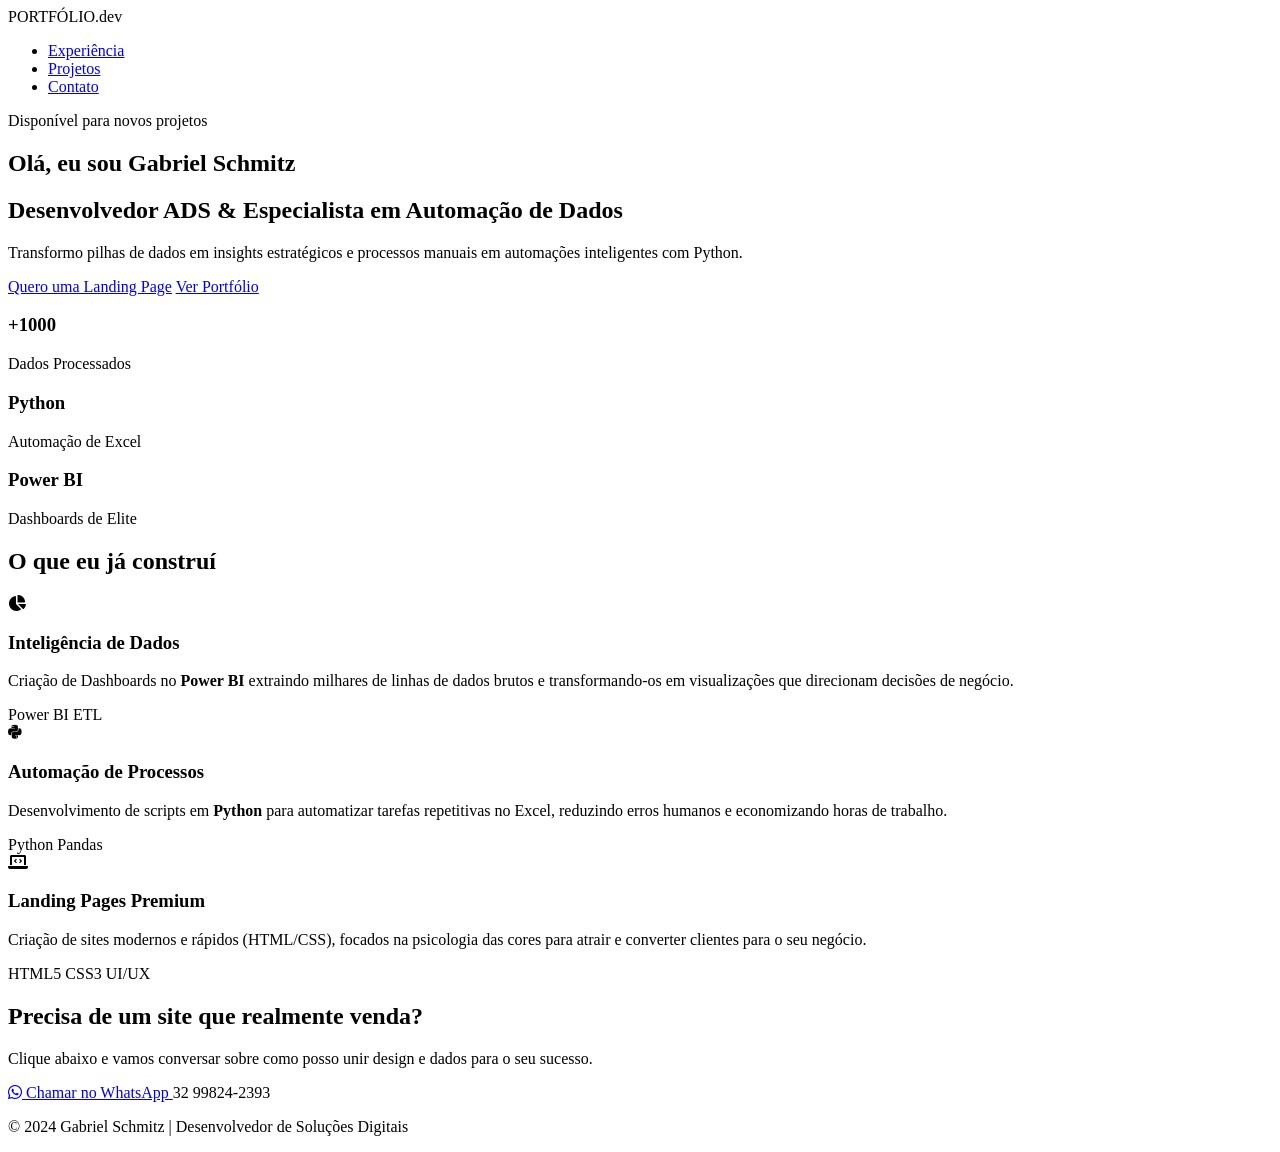
==== index.html @ 63d177cf "Rename LandingPage/index.html to index.html" ====
<!DOCTYPE html>
<html lang="pt-br">
<head>
    <meta charset="UTF-8">
    <meta name="viewport" content="width=device-width, initial-scale=1.0">
    <title>Gabriel Schmitz | Dev & Data Expert</title>
    <link rel="stylesheet" href="style.css">
    <link href="https://fonts.googleapis.com/css2?family=Inter:wght@300;400;600;800&display=swap" rel="stylesheet">
    <link rel="stylesheet" href="https://cdnjs.cloudflare.com/ajax/libs/font-awesome/6.0.0/css/all.min.css">
</head>
<body>

    <header>
        <nav>
            <div class="logo">PORTFÓLIO<span>.dev</span></div>
            <ul>
                <li><a href="#experiencia">Experiência</a></li>
                <li><a href="#portfolio">Projetos</a></li>
                <li><a href="https://wa.me/5532998242393" class="btn-nav">Contato</a></li>
            </ul>
        </nav>
    </header>

    <section class="hero">
        <div class="hero-bg-3d">
            <div class="cube cube-1"></div>
            <div class="cube cube-2"></div>
            <div class="sphere sphere-1"></div>
            <div class="ring ring-1"></div>
        </div>
        <div class="hero-content">
            <span class="tag">Disponível para novos projetos</span>
            <h1>Olá, eu sou <span class="name-highlight">Gabriel Schmitz</span></h1>
            <h2>Desenvolvedor ADS & Especialista em Automação de Dados</h2>
            <p>Transformo pilhas de dados em insights estratégicos e processos manuais em automações inteligentes com Python.</p>
            <div class="hero-btns">
                <a href="https://wa.me/5532998242393" class="btn-main">Quero uma Landing Page</a>
                <a href="#portfolio" class="btn-sub">Ver Portfólio</a>
            </div>
        </div>
    </section>

    <section id="experiencia" class="stats">
        <div class="stat-item">
            <h3>+1000</h3>
            <p>Dados Processados</p>
        </div>
        <div class="stat-item">
            <h3>Python</h3>
            <p>Automação de Excel</p>
        </div>
        <div class="stat-item">
            <h3>Power BI</h3>
            <p>Dashboards de Elite</p>
        </div>
    </section>

    <section id="portfolio" class="portfolio">
        <div class="portfolio-bg-3d">
            <div class="floating-shape shape-1"></div>
            <div class="floating-shape shape-2"></div>
            <div class="floating-shape shape-3"></div>
        </div>
        <h2 class="section-title">O que eu já construí</h2>
        
        <div class="project-grid">
            <div class="project-card">
                <div class="project-icon"><i class="fas fa-chart-pie"></i></div>
                <h3>Inteligência de Dados</h3>
                <p>Criação de Dashboards no <strong>Power BI</strong> extraindo milhares de linhas de dados brutos e transformando-os em visualizações que direcionam decisões de negócio.</p>
                <span class="tech-tag">Power BI</span> <span class="tech-tag">ETL</span>
            </div>

            <div class="project-card">
                <div class="project-icon"><i class="fab fa-python"></i></div>
                <h3>Automação de Processos</h3>
                <p>Desenvolvimento de scripts em <strong>Python</strong> para automatizar tarefas repetitivas no Excel, reduzindo erros humanos e economizando horas de trabalho.</p>
                <span class="tech-tag">Python</span> <span class="tech-tag">Pandas</span>
            </div>

            <div class="project-card highlight-card">
                <div class="project-icon"><i class="fas fa-laptop-code"></i></div>
                <h3>Landing Pages Premium</h3>
                <p>Criação de sites modernos e rápidos (HTML/CSS), focados na psicologia das cores para atrair e converter clientes para o seu negócio.</p>
                <span class="tech-tag">HTML5</span> <span class="tech-tag">CSS3</span> <span class="tech-tag">UI/UX</span>
            </div>
        </div>
    </section>

    <section class="cta-section">
        <div class="cta-bg-3d">
            <div class="glow-orb orb-1"></div>
            <div class="glow-orb orb-2"></div>
        </div>
        <div class="cta-box">
            <h2>Precisa de um site que realmente venda?</h2>
            <p>Clique abaixo e vamos conversar sobre como posso unir design e dados para o seu sucesso.</p>
            <a href="https://wa.me/5532998242393" class="btn-final">
                <i class="fab fa-whatsapp"></i> Chamar no WhatsApp
            </a>
            <span class="phone-display">32 99824-2393</span>
        </div>
    </section>

    <footer>
        <p>&copy; 2024 Gabriel Schmitz | Desenvolvedor de Soluções Digitais</p>
    </footer>

    <script>
        // Mouse interaction for 3D elements
        let mouseX = 0, mouseY = 0;
        const elements3D = [];
        
        document.addEventListener('DOMContentLoaded', () => {
            document.querySelectorAll('.cube, .sphere, .ring, .floating-shape, .glow-orb').forEach((el, i) => {
                elements3D.push({
                    el: el,
                    baseX: 0,
                    baseY: 0,
                    speed: 0.02 + (i * 0.008),
                    rotationSpeed: 0.01 + (i * 0.005)
                });
            });
        });
        
        document.addEventListener('mousemove', (e) => {
            mouseX = (e.clientX - window.innerWidth / 2) / window.innerWidth;
            mouseY = (e.clientY - window.innerHeight / 2) / window.innerHeight;
            
            elements3D.forEach((item, i) => {
                // Diferentes intensidades para diferentes seções
                const isPortfolio = item.el.closest('.portfolio-bg-3d');
                const intensity = isPortfolio ? 0.3 : 1; // Portfólio mais sutil
                
                const moveX = mouseX * 80 * item.speed * (i % 2 === 0 ? 1 : -1) * intensity;
                const moveY = mouseY * 60 * item.speed * (i % 2 === 0 ? -1 : 1) * intensity;
                const rotateX = mouseY * 30 * item.rotationSpeed * intensity;
                const rotateY = mouseX * 30 * item.rotationSpeed * intensity;
                
                item.el.style.transform = `translate(${moveX}px, ${moveY}px) rotateX(${rotateX}deg) rotateY(${rotateY}deg)`;
            });
        });
        
        // Scroll parallax combined with mouse
        document.addEventListener('scroll', () => {
            const scrollY = window.scrollY;
            
            // Hero 3D elements parallax
            document.querySelectorAll('.hero-bg-3d .cube, .hero-bg-3d .sphere, .hero-bg-3d .ring').forEach((el, i) => {
                const speed = 0.05 + (i * 0.02);
                const rotation = scrollY * speed * 0.5;
                const baseTransform = el.style.transform || '';
                el.style.setProperty('--scroll-y', `${scrollY * speed}px`);
            });
            
            // Portfolio floating shapes parallax (mais sutil)
            document.querySelectorAll('.portfolio-bg-3d .floating-shape').forEach((el, i) => {
                const rect = el.closest('.portfolio').getBoundingClientRect();
                const sectionScroll = -rect.top;
                const speed = 0.01 + (i * 0.005); // Reduzido para ser mais sutil
                el.style.setProperty('--scroll-y', `${sectionScroll * speed}px`);
            });
            
            // CTA glow orbs parallax
            document.querySelectorAll('.cta-bg-3d .glow-orb').forEach((el, i) => {
                const rect = el.closest('.cta-section').getBoundingClientRect();
                const sectionScroll = -rect.top;
                const speed = 0.02 + (i * 0.01);
                el.style.setProperty('--scroll-y', `${sectionScroll * speed}px`);
            });
        });
    </script>

</body>
</html>
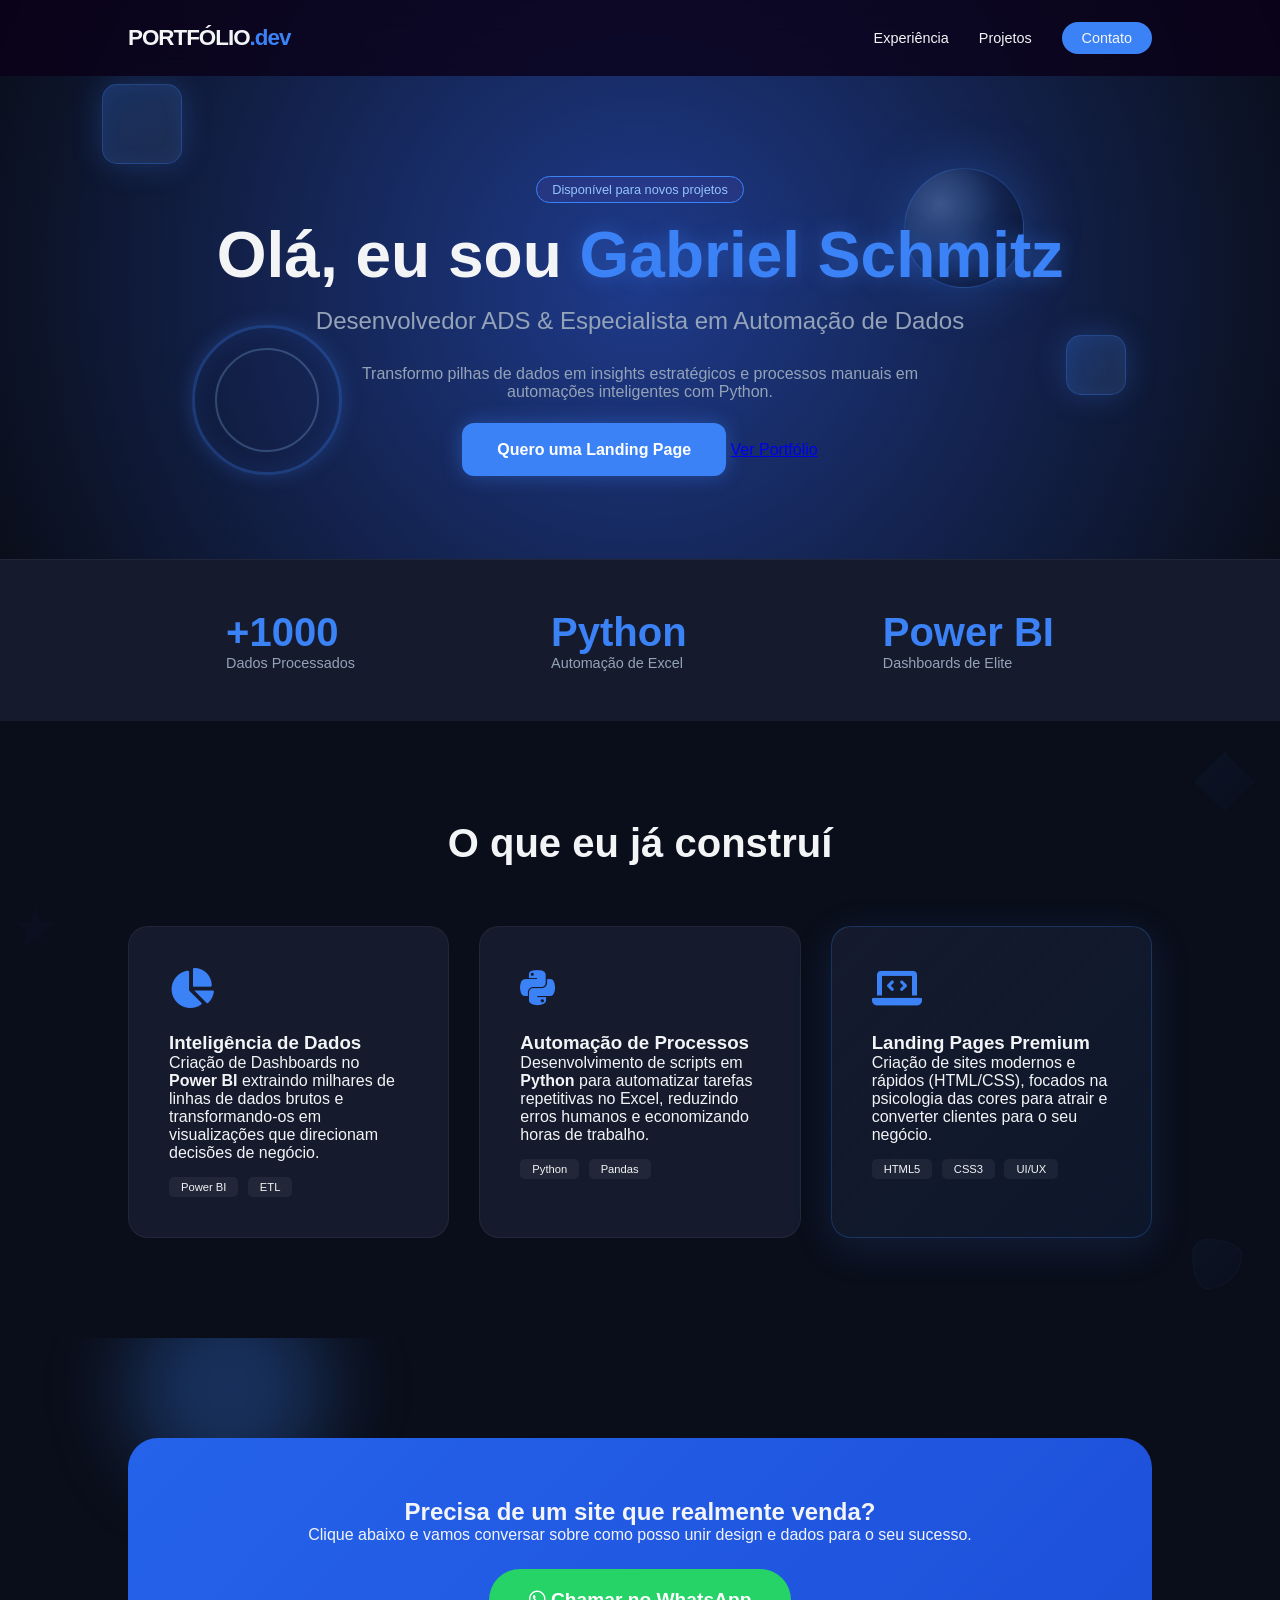
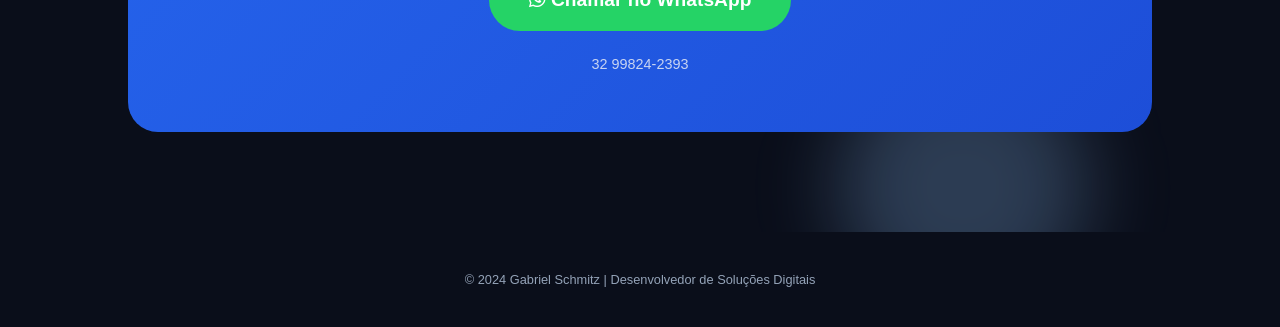
==== commit 83250dd0: "Mudando caminho" ====
--- a/index.html
+++ b/index.html
@@ -4,7 +4,7 @@
     <meta charset="UTF-8">
     <meta name="viewport" content="width=device-width, initial-scale=1.0">
     <title>Gabriel Schmitz | Dev & Data Expert</title>
-    <link rel="stylesheet" href="style.css">
+    <link rel="stylesheet" href="/style.css">
     <link href="https://fonts.googleapis.com/css2?family=Inter:wght@300;400;600;800&display=swap" rel="stylesheet">
     <link rel="stylesheet" href="https://cdnjs.cloudflare.com/ajax/libs/font-awesome/6.0.0/css/all.min.css">
 </head>
--- a/style.css
+++ b/style.css
@@ -0,0 +1,449 @@
+:root {
+    --bg-deep: #0a0e1a;
+    --bg-card: #151b2d;
+    --primary: #3b82f6;
+    --accent: #93c5fd;
+    --text-main: #f3f4f6;
+    --text-dim: #94a3b8;
+    --neon-glow: 0 0 20px rgba(59, 130, 246, 0.4);
+}
+
+* {
+    margin: 0; padding: 0; box-sizing: border-box;
+    font-family: 'Inter', sans-serif;
+}
+
+body {
+    background-color: var(--bg-deep);
+    color: var(--text-main);
+    overflow-x: hidden;
+}
+
+/* Header */
+header {
+    padding: 25px 10%;
+    position: fixed;
+    width: 100%;
+    z-index: 100;
+    background: rgba(10, 1, 24, 0.8);
+    backdrop-filter: blur(15px);
+}
+
+nav {
+    display: flex;
+    justify-content: space-between;
+    align-items: center;
+}
+
+.logo { font-weight: 800; font-size: 1.4rem; letter-spacing: -1px; }
+.logo span { color: var(--primary); }
+
+nav ul { display: flex; list-style: none; gap: 30px; align-items: center; }
+
+nav a { text-decoration: none; color: var(--text-main); font-weight: 500; font-size: 0.9rem; }
+
+.btn-nav {
+    background: var(--primary);
+    padding: 8px 20px;
+    border-radius: 50px;
+    transition: 0.3s;
+}
+
+/* Hero Section */
+.hero {
+    padding: 180px 10% 100px;
+    text-align: center;
+    background: radial-gradient(circle at 50% 50%, #1e3a8a 0%, #0a0e1a 100%);
+}
+
+.tag {
+    background: rgba(139, 92, 246, 0.1);
+    color: var(--accent);
+    padding: 5px 15px;
+    border-radius: 20px;
+    font-size: 0.8rem;
+    border: 1px solid var(--primary);
+}
+
+.hero h1 { font-size: 4rem; margin-top: 20px; font-weight: 800; }
+.name-highlight { color: var(--primary); text-shadow: var(--neon-glow); }
+
+.hero h2 { font-size: 1.5rem; color: var(--text-dim); margin: 15px 0 30px; font-weight: 400; }
+
+.hero p { max-width: 600px; margin: 0 auto 40px; color: var(--text-dim); }
+
+.btn-main {
+    background: var(--primary);
+    color: white;
+    padding: 18px 35px;
+    border-radius: 12px;
+    text-decoration: none;
+    font-weight: 700;
+    box-shadow: var(--neon-glow);
+}
+
+/* Stats Section */
+.stats {
+    display: flex;
+    justify-content: space-around;
+    padding: 50px 10%;
+    background: var(--bg-card);
+    border-top: 1px solid rgba(255,255,255,0.05);
+}
+
+.stat-item h3 { font-size: 2.5rem; color: var(--primary); }
+.stat-item p { color: var(--text-dim); font-size: 0.9rem; }
+
+/* Portfolio Section */
+.portfolio { padding: 100px 10%; }
+.section-title { text-align: center; margin-bottom: 60px; font-size: 2.5rem; position: relative; z-index: 10; }
+
+.project-grid {
+    display: grid;
+    grid-template-columns: repeat(auto-fit, minmax(300px, 1fr));
+    gap: 30px;
+    position: relative;
+    z-index: 10;
+}
+
+.project-card {
+    background: var(--bg-card);
+    padding: 40px;
+    border-radius: 20px;
+    border: 1px solid rgba(255,255,255,0.05);
+    transition: 0.4s;
+    position: relative;
+    z-index: 10;
+}
+
+.project-card:hover {
+    transform: translateY(-10px);
+    border-color: var(--primary);
+    box-shadow: 0 10px 30px rgba(59, 130, 246, 0.15);
+}
+
+.project-icon { font-size: 2.5rem; color: var(--primary); margin-bottom: 20px; }
+
+.tech-tag {
+    display: inline-block;
+    background: rgba(255,255,255,0.05);
+    padding: 4px 12px;
+    border-radius: 5px;
+    font-size: 0.7rem;
+    margin-top: 15px;
+    margin-right: 5px;
+}
+
+/* CTA Box */
+.cta-section { padding: 100px 10%; }
+.cta-box {
+    background: linear-gradient(135deg, #2563eb 0%, #1d4ed8 100%);
+    padding: 60px;
+    border-radius: 30px;
+    text-align: center;
+}
+
+.btn-final {
+    display: inline-block;
+    background: #25d366;
+    color: white;
+    padding: 20px 40px;
+    border-radius: 50px;
+    text-decoration: none;
+    font-weight: 800;
+    font-size: 1.2rem;
+    margin: 25px 0;
+}
+
+.phone-display { display: block; font-size: 0.9rem; opacity: 0.8; }
+
+footer { text-align: center; padding: 40px; color: var(--text-dim); font-size: 0.8rem; }
+
+/* 3D Background Effects */
+.hero, .portfolio, .cta-section {
+    position: relative;
+    overflow: hidden;
+}
+
+.hero-bg-3d, .portfolio-bg-3d, .cta-bg-3d {
+    position: absolute;
+    top: 0;
+    left: 0;
+    width: 100%;
+    height: 100%;
+    pointer-events: none;
+    perspective: 1000px;
+    z-index: 0;
+}
+
+.cube, .sphere, .ring, .floating-shape, .glow-orb {
+    pointer-events: auto;
+}
+
+.hero-content, .cta-box, .section-title, .project-grid {
+    position: relative;
+    z-index: 10;
+}
+
+/* 3D Cubes */
+.cube {
+    position: absolute;
+    width: 80px;
+    height: 80px;
+    background: linear-gradient(135deg, rgba(59, 130, 246, 0.25), rgba(147, 197, 253, 0.1));
+    border: 1px solid rgba(59, 130, 246, 0.3);
+    border-radius: 15px;
+    transform-style: preserve-3d;
+    animation: float-rotate 8s ease-in-out infinite;
+    box-shadow: 
+        0 0 30px rgba(59, 130, 246, 0.25),
+        inset 0 0 20px rgba(59, 130, 246, 0.1);
+    transition: transform 0.3s cubic-bezier(0.25, 0.46, 0.45, 0.94);
+    cursor: pointer;
+}
+
+.cube:hover {
+    transform: scale(1.2) rotateX(20deg) rotateY(20deg) !important;
+    box-shadow: 
+        0 0 50px rgba(59, 130, 246, 0.4),
+        inset 0 0 30px rgba(59, 130, 246, 0.15);
+}
+
+.cube-1 {
+    top: 15%;
+    left: 8%;
+    animation-delay: 0s;
+}
+
+.cube-2 {
+    top: 60%;
+    right: 12%;
+    width: 60px;
+    height: 60px;
+    animation-delay: -2s;
+}
+
+/* 3D Sphere */
+.sphere {
+    position: absolute;
+    width: 120px;
+    height: 120px;
+    border-radius: 50%;
+    background: radial-gradient(circle at 30% 30%, rgba(147, 197, 253, 0.3), rgba(59, 130, 246, 0.1) 50%, transparent);
+    border: 1px solid rgba(59, 130, 246, 0.25);
+    animation: float-sphere 10s ease-in-out infinite;
+    box-shadow: 
+        0 0 60px rgba(59, 130, 246, 0.3),
+        inset -20px -20px 40px rgba(0, 0, 0, 0.3);
+    transition: transform 0.3s cubic-bezier(0.25, 0.46, 0.45, 0.94), box-shadow 0.3s ease;
+    cursor: pointer;
+}
+
+.sphere:hover {
+    transform: scale(1.3) !important;
+    box-shadow: 
+        0 0 100px rgba(59, 130, 246, 0.5),
+        inset -20px -20px 60px rgba(0, 0, 0, 0.4);
+}
+
+.sphere-1 {
+    top: 30%;
+    right: 20%;
+    animation-delay: -1s;
+}
+
+/* 3D Ring */
+.ring {
+    position: absolute;
+    width: 150px;
+    height: 150px;
+    border: 3px solid rgba(59, 130, 246, 0.3);
+    border-radius: 50%;
+    animation: ring-spin 15s linear infinite;
+    box-shadow: 
+        0 0 20px rgba(59, 130, 246, 0.25),
+        inset 0 0 20px rgba(59, 130, 246, 0.1);
+    transition: transform 0.3s cubic-bezier(0.25, 0.46, 0.45, 0.94), box-shadow 0.3s ease;
+    cursor: pointer;
+}
+
+.ring:hover {
+    transform: scale(1.2) rotateX(70deg) !important;
+    box-shadow: 
+        0 0 50px rgba(59, 130, 246, 0.4),
+        inset 0 0 40px rgba(59, 130, 246, 0.2);
+}
+
+.ring::before {
+    content: '';
+    position: absolute;
+    top: 50%;
+    left: 50%;
+    transform: translate(-50%, -50%);
+    width: 100px;
+    height: 100px;
+    border: 2px solid rgba(147, 197, 253, 0.25);
+    border-radius: 50%;
+}
+
+.ring-1 {
+    bottom: 15%;
+    left: 15%;
+}
+
+/* Floating Shapes for Portfolio */
+.floating-shape {
+    position: absolute;
+    background: linear-gradient(135deg, rgba(59, 130, 246, 0.12), rgba(37, 99, 235, 0.06));
+    border: 1px solid rgba(59, 130, 246, 0.15);
+    animation: float-rotate 12s ease-in-out infinite;
+    transition: transform 0.4s cubic-bezier(0.25, 0.46, 0.45, 0.94), box-shadow 0.3s ease;
+    cursor: pointer;
+    z-index: 1;
+}
+
+.floating-shape:hover {
+    transform: scale(1.2) rotate(25deg) !important;
+    box-shadow: 0 0 30px rgba(59, 130, 246, 0.25);
+    opacity: 0.6;
+}
+
+.shape-1 {
+    top: 5%;
+    right: 2%;
+    width: 60px;
+    height: 60px;
+    clip-path: polygon(50% 0%, 100% 50%, 50% 100%, 0% 50%);
+    animation-delay: 0s;
+    opacity: 0.4;
+}
+
+.shape-2 {
+    top: 30%;
+    left: 1%;
+    width: 45px;
+    height: 45px;
+    clip-path: polygon(50% 0%, 61% 35%, 98% 35%, 68% 57%, 79% 91%, 50% 70%, 21% 91%, 32% 57%, 2% 35%, 39% 35%);
+    animation-delay: -3s;
+    opacity: 0.3;
+}
+
+.shape-3 {
+    bottom: 8%;
+    right: 3%;
+    width: 50px;
+    height: 50px;
+    border-radius: 30% 70% 70% 30% / 30% 30% 70% 70%;
+    animation-delay: -5s;
+    opacity: 0.35;
+}
+
+/* Glowing Orbs for CTA */
+.glow-orb {
+    position: absolute;
+    border-radius: 50%;
+    filter: blur(40px);
+    animation: pulse-glow 4s ease-in-out infinite;
+    transition: transform 0.5s ease, filter 0.3s ease;
+}
+
+.glow-orb:hover {
+    transform: scale(1.5) !important;
+    filter: blur(60px);
+}
+
+.orb-1 {
+    top: -50px;
+    left: 10%;
+    width: 200px;
+    height: 200px;
+    background: rgba(59, 130, 246, 0.3);
+    animation-delay: 0s;
+}
+
+.orb-2 {
+    bottom: -80px;
+    right: 15%;
+    width: 250px;
+    height: 250px;
+    background: rgba(147, 197, 253, 0.25);
+    animation-delay: -2s;
+}
+
+/* Animations */
+@keyframes float-rotate {
+    0%, 100% {
+        transform: translateY(0) rotateX(0deg) rotateY(0deg) rotateZ(0deg);
+    }
+    25% {
+        transform: translateY(-8px) rotateX(5deg) rotateY(8deg) rotateZ(3deg);
+    }
+    50% {
+        transform: translateY(-5px) rotateX(10deg) rotateY(15deg) rotateZ(5deg);
+    }
+    75% {
+        transform: translateY(-12px) rotateX(5deg) rotateY(8deg) rotateZ(3deg);
+    }
+}
+
+@keyframes float-sphere {
+    0%, 100% {
+        transform: translateY(0) scale(1);
+    }
+    50% {
+        transform: translateY(-30px) scale(1.05);
+    }
+}
+
+@keyframes ring-spin {
+    0% {
+        transform: rotateX(60deg) rotateZ(0deg);
+    }
+    100% {
+        transform: rotateX(60deg) rotateZ(360deg);
+    }
+}
+
+@keyframes pulse-glow {
+    0%, 100% {
+        opacity: 0.5;
+        transform: scale(1);
+    }
+    50% {
+        opacity: 0.8;
+        transform: scale(1.1);
+    }
+}
+
+/* Highlight card with extra 3D effect */
+.highlight-card {
+    background: linear-gradient(135deg, var(--bg-card), rgba(59, 130, 246, 0.08));
+    border: 1px solid rgba(59, 130, 246, 0.25);
+    box-shadow: 0 10px 40px rgba(59, 130, 246, 0.15);
+}
+
+.highlight-card:hover {
+    box-shadow: 0 20px 60px rgba(59, 130, 246, 0.25);
+}
+
+@media (max-width: 768px) {
+    .hero h1 { font-size: 2.5rem; }
+    .stats { flex-direction: column; gap: 30px; text-align: center; }
+    
+    .cube, .sphere, .ring {
+        opacity: 0.4;
+        transform: scale(0.7);
+    }
+    
+    /* Portfolio shapes quase invisíveis no mobile */
+    .portfolio-bg-3d .floating-shape {
+        opacity: 0.15;
+        transform: scale(0.5);
+        animation: none; /* Remove animação no mobile */
+    }
+    
+    .glow-orb {
+        width: 100px !important;
+        height: 100px !important;
+    }
+}
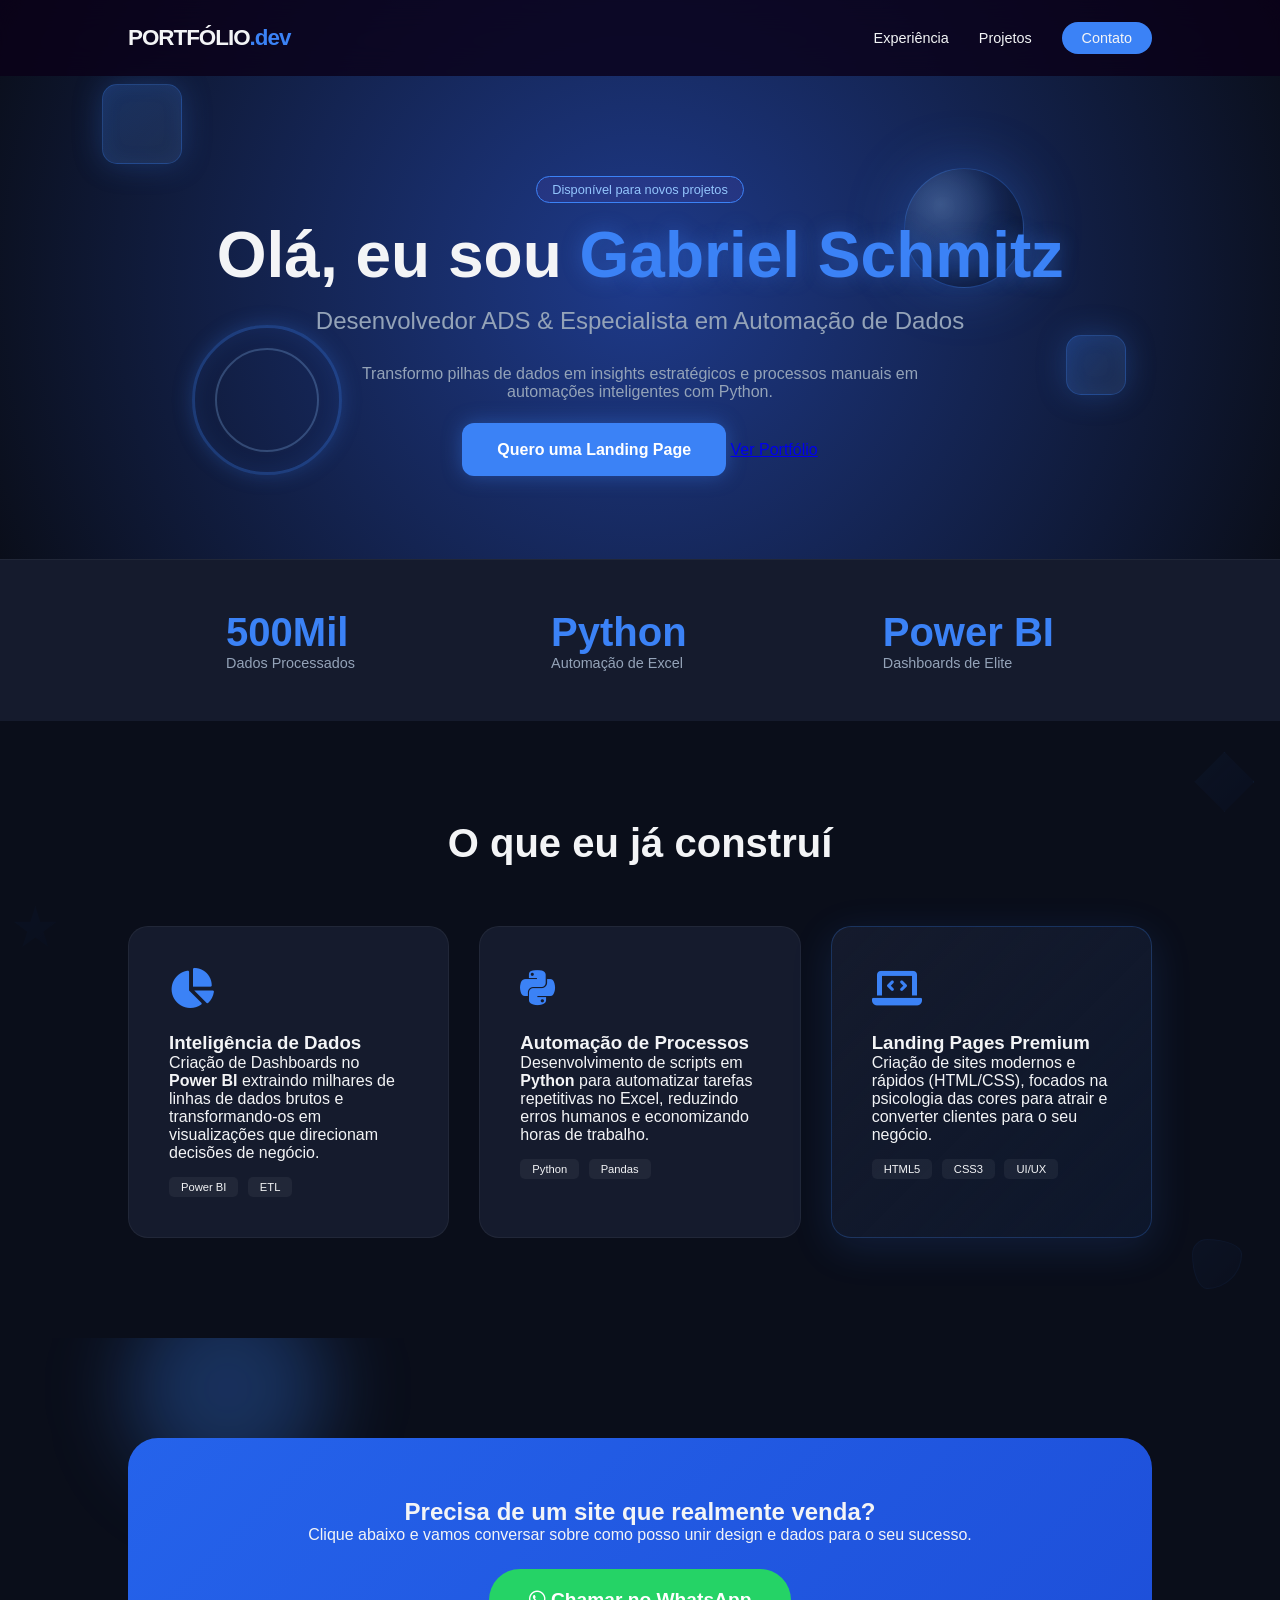
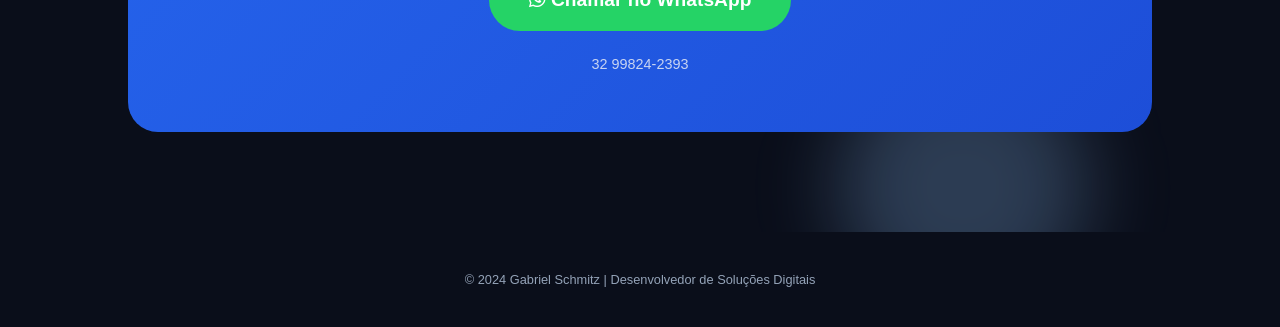
==== commit 2a87159d: "Arrumando h3" ====
--- a/index.html
+++ b/index.html
@@ -42,7 +42,7 @@
 
     <section id="experiencia" class="stats">
         <div class="stat-item">
-            <h3>+1000</h3>
+            <h3>500Mil</h3>
             <p>Dados Processados</p>
         </div>
         <div class="stat-item">
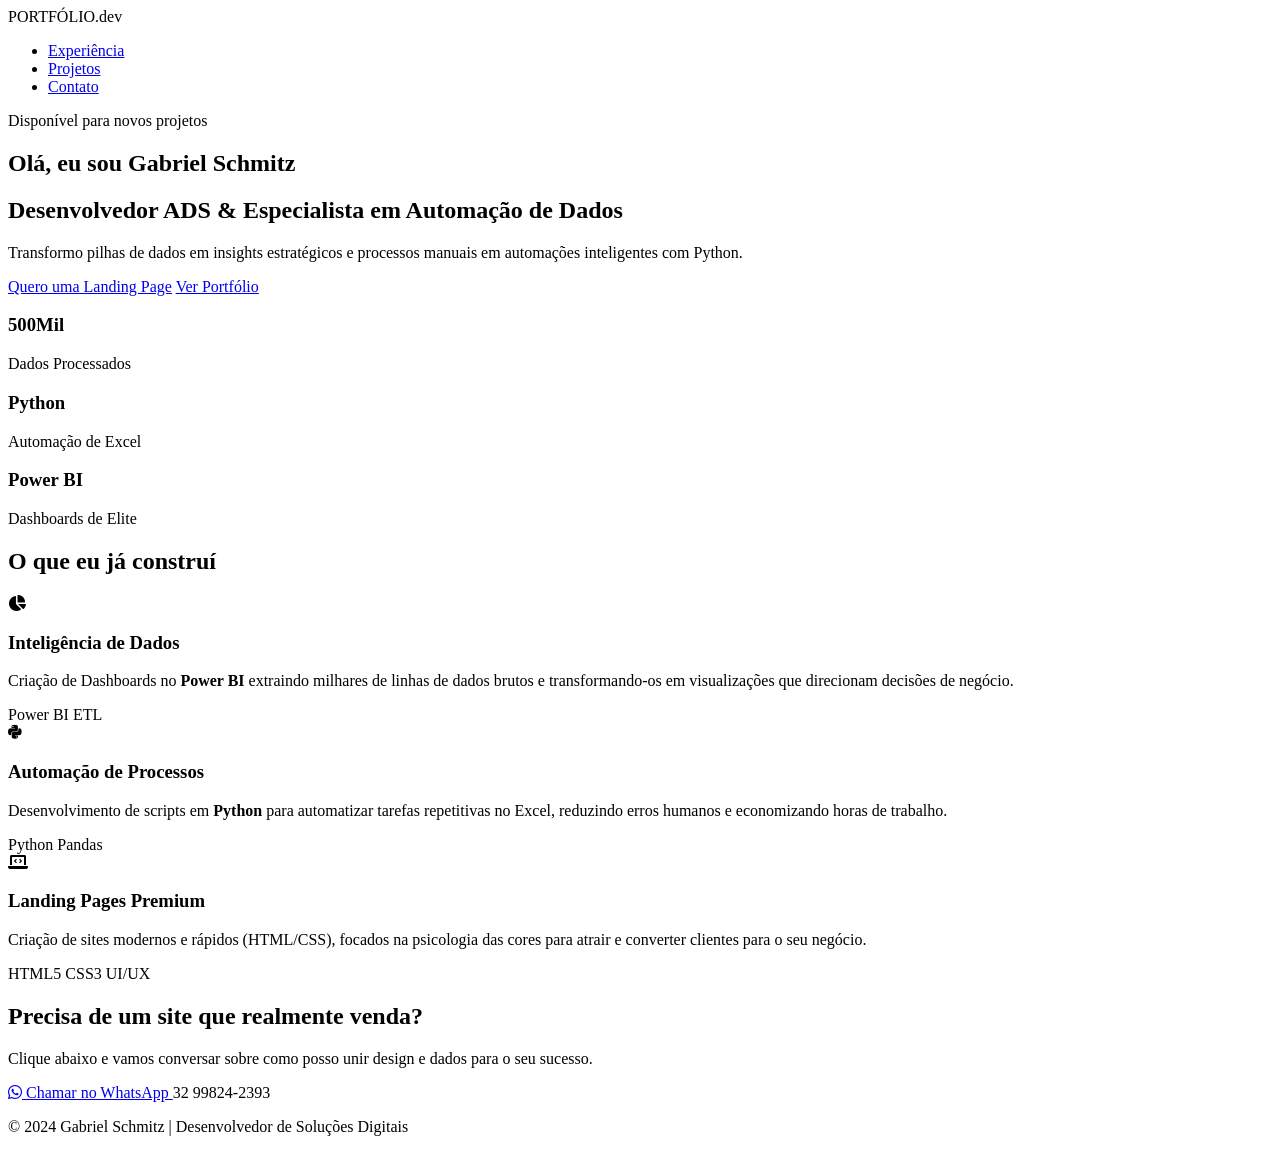
==== commit bb6e5d04: "Arrumando h3" ====
--- a/index.html
+++ b/index.html
@@ -4,7 +4,7 @@
     <meta charset="UTF-8">
     <meta name="viewport" content="width=device-width, initial-scale=1.0">
     <title>Gabriel Schmitz | Dev & Data Expert</title>
-    <link rel="stylesheet" href="/style.css">
+    <link rel="stylesheet" href="/LandingPage2/style.css">
     <link href="https://fonts.googleapis.com/css2?family=Inter:wght@300;400;600;800&display=swap" rel="stylesheet">
     <link rel="stylesheet" href="https://cdnjs.cloudflare.com/ajax/libs/font-awesome/6.0.0/css/all.min.css">
 </head>
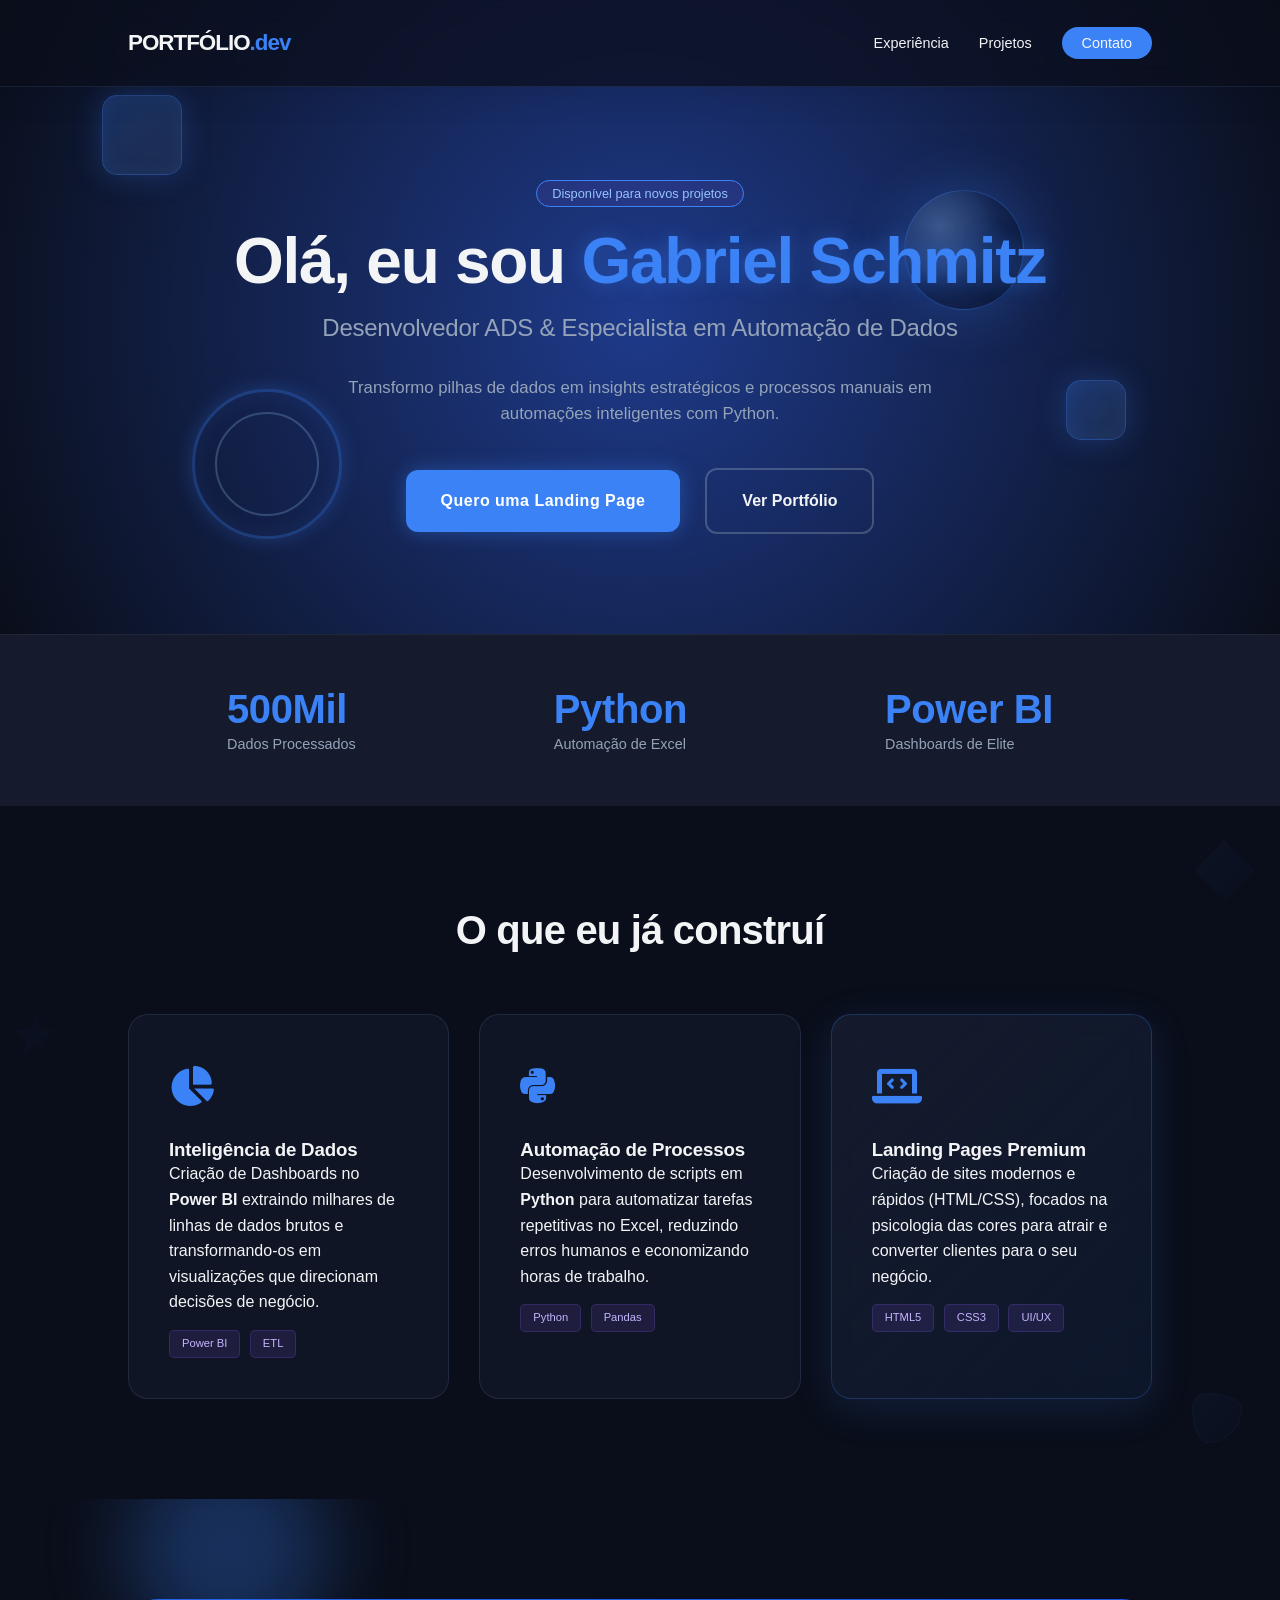
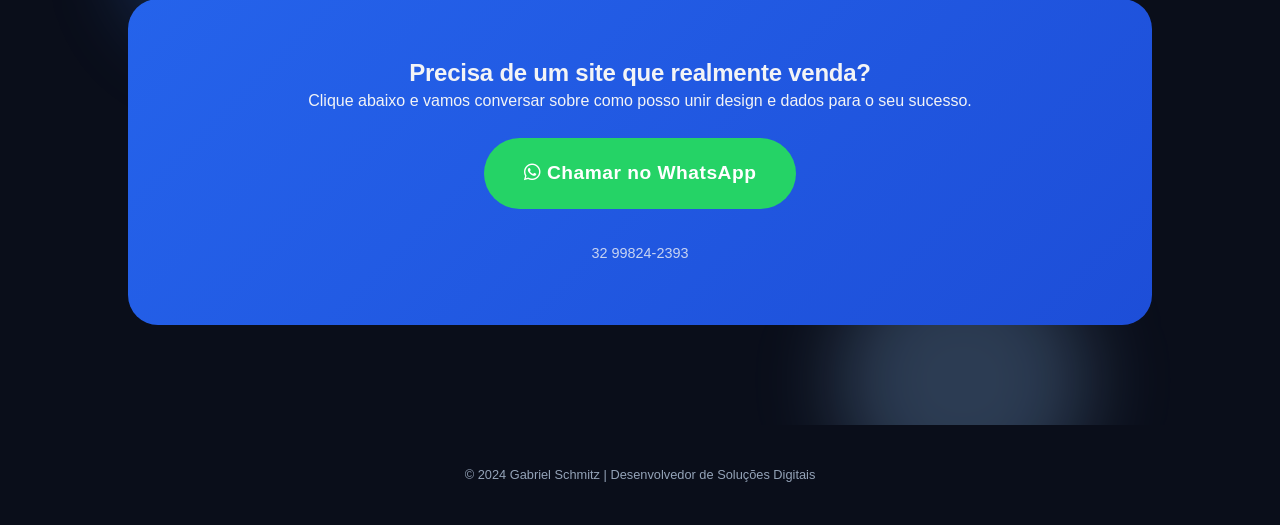
==== commit 3ff68fe4: "Arrumando h3" ====
--- a/index.html
+++ b/index.html
@@ -4,7 +4,7 @@
     <meta charset="UTF-8">
     <meta name="viewport" content="width=device-width, initial-scale=1.0">
     <title>Gabriel Schmitz | Dev & Data Expert</title>
-    <link rel="stylesheet" href="/LandingPage2/style.css">
+    <link rel="stylesheet" href="/style.css">
     <link href="https://fonts.googleapis.com/css2?family=Inter:wght@300;400;600;800&display=swap" rel="stylesheet">
     <link rel="stylesheet" href="https://cdnjs.cloudflare.com/ajax/libs/font-awesome/6.0.0/css/all.min.css">
 </head>
@@ -120,6 +120,44 @@
                     speed: 0.02 + (i * 0.008),
                     rotationSpeed: 0.01 + (i * 0.005)
                 });
+            });
+
+            // Spotlight effect para project cards
+            document.querySelectorAll('.project-card').forEach(card => {
+                card.addEventListener('mousemove', (e) => {
+                    const rect = card.getBoundingClientRect();
+                    const x = e.clientX - rect.left;
+                    const y = e.clientY - rect.top;
+                    const xPercent = (x / rect.width) * 100;
+                    const yPercent = (y / rect.height) * 100;
+                    
+                    card.style.setProperty('--spotlight-x', xPercent + '%');
+                    card.style.setProperty('--spotlight-y', yPercent + '%');
+                });
+
+                card.addEventListener('mouseleave', () => {
+                    card.style.setProperty('--spotlight-x', '50%');
+                    card.style.setProperty('--spotlight-y', '50%');
+                });
+            });
+
+            // Fade-in-up animation on scroll
+            const observerOptions = {
+                threshold: 0.1,
+                rootMargin: '0px 0px -100px 0px'
+            };
+
+            const observer = new IntersectionObserver((entries) => {
+                entries.forEach(entry => {
+                    if (entry.isIntersecting) {
+                        entry.target.classList.add('fade-in-on-scroll');
+                        observer.unobserve(entry.target);
+                    }
+                });
+            }, observerOptions);
+
+            document.querySelectorAll('.section-title, .project-card, .cta-box').forEach(el => {
+                observer.observe(el);
             });
         });
         
--- a/style.css
+++ b/style.css
@@ -0,0 +1,805 @@
+:root {
+    --bg-deep: #0a0e1a;
+    --bg-card: #151b2d;
+    --primary: #3b82f6;
+    --accent: #93c5fd;
+    --text-main: #f3f4f6;
+    --text-dim: #94a3b8;
+    --neon-glow: 0 0 20px rgba(59, 130, 246, 0.4);
+}
+
+* {
+    margin: 0; padding: 0; box-sizing: border-box;
+    font-family: 'Inter', sans-serif;
+}
+
+h1, h2, h3 {
+    letter-spacing: -0.01em;
+    line-height: 1.2;
+}
+
+body {
+    background-color: var(--bg-deep);
+    color: var(--text-main);
+    overflow-x: hidden;
+    line-height: 1.6;
+}
+
+/* Header */
+header {
+    padding: 25px 10%;
+    position: fixed;
+    width: 100%;
+    z-index: 100;
+    background: rgba(10, 14, 26, 0.7);
+    backdrop-filter: blur(12px);
+    border-bottom: 1px solid rgba(147, 197, 253, 0.1);
+    box-shadow: 0 8px 32px rgba(10, 14, 26, 0.1);
+}
+
+nav {
+    display: flex;
+    justify-content: space-between;
+    align-items: center;
+}
+
+.logo { font-weight: 800; font-size: 1.4rem; letter-spacing: -1px; }
+.logo span { color: var(--primary); }
+
+nav ul { display: flex; list-style: none; gap: 30px; align-items: center; }
+
+nav a { text-decoration: none; color: var(--text-main); font-weight: 500; font-size: 0.9rem; }
+
+.btn-nav {
+    background: var(--primary);
+    padding: 8px 20px;
+    border-radius: 50px;
+    transition: 0.3s;
+}
+
+/* Hero Section */
+.hero {
+    padding: 180px 10% 100px;
+    text-align: center;
+    background: radial-gradient(circle at 50% 50%, #1e3a8a 0%, #0a0e1a 100%);
+}
+
+.tag {
+    background: rgba(139, 92, 246, 0.1);
+    color: var(--accent);
+    padding: 5px 15px;
+    border-radius: 20px;
+    font-size: 0.8rem;
+    border: 1px solid var(--primary);
+}
+
+.hero h1 { 
+    font-size: 4rem; 
+    margin-top: 20px; 
+    font-weight: 800;
+    letter-spacing: -0.02em;
+    line-height: 1.1;
+}
+.name-highlight { color: var(--primary); text-shadow: var(--neon-glow); }
+
+.hero h2 { 
+    font-size: 1.5rem; 
+    color: var(--text-dim); 
+    margin: 15px 0 30px; 
+    font-weight: 400;
+    letter-spacing: -0.01em;
+    line-height: 1.4;
+}
+
+.hero p { 
+    max-width: 600px; 
+    margin: 0 auto 40px; 
+    color: var(--text-dim);
+    line-height: 1.6;
+    font-size: 1.05rem;
+}
+
+.btn-main {
+    background: var(--primary);
+    color: white;
+    padding: 18px 35px;
+    border-radius: 12px;
+    text-decoration: none;
+    font-weight: 700;
+    box-shadow: var(--neon-glow);
+    transition: all 0.4s cubic-bezier(0.25, 0.46, 0.45, 0.94);
+    position: relative;
+    overflow: hidden;
+    letter-spacing: 0.5px;
+}
+
+.btn-main::before {
+    content: '';
+    position: absolute;
+    top: 0;
+    left: -100%;
+    width: 100%;
+    height: 100%;
+    background: linear-gradient(90deg, transparent, rgba(255, 255, 255, 0.3), transparent);
+    transition: left 0.4s ease;
+}
+
+.btn-main:hover {
+    transform: translateY(-3px);
+    box-shadow: 0 0 40px rgba(59, 130, 246, 0.7), 0 10px 25px rgba(59, 130, 246, 0.3);
+}
+
+.btn-main:hover::before {
+    left: 100%;
+}
+
+.btn-sub {
+    background: transparent;
+    color: var(--text-main);
+    padding: 18px 35px;
+    border-radius: 12px;
+    text-decoration: none;
+    font-weight: 600;
+    border: 2px solid rgba(255, 255, 255, 0.2);
+    transition: all 0.4s cubic-bezier(0.25, 0.46, 0.45, 0.94);
+    margin-left: 15px;
+    position: relative;
+    overflow: hidden;
+}
+
+.btn-sub::before {
+    content: '';
+    position: absolute;
+    top: 0;
+    left: 0;
+    right: 0;
+    bottom: 0;
+    background: rgba(59, 130, 246, 0.1);
+    opacity: 0;
+    transition: opacity 0.4s ease;
+}
+
+.btn-sub:hover {
+    border-color: var(--primary);
+    color: var(--primary);
+    transform: translateY(-2px);
+    box-shadow: 0 5px 20px rgba(59, 130, 246, 0.15);
+}
+
+.btn-sub:hover::before {
+    opacity: 1;
+}
+
+.hero-btns {
+    display: flex;
+    align-items: center;
+    justify-content: center;
+    flex-wrap: wrap;
+    gap: 10px;
+}
+
+/* Stats Section */
+.stats {
+    display: flex;
+    justify-content: space-around;
+    padding: 50px 10%;
+    background: var(--bg-card);
+    border-top: 1px solid rgba(255,255,255,0.05);
+}
+
+.stat-item h3 { font-size: 2.5rem; color: var(--primary); }
+.stat-item p { color: var(--text-dim); font-size: 0.9rem; }
+
+/* Portfolio Section */
+.portfolio { padding: 100px 10%; }
+.section-title { 
+    text-align: center; 
+    margin-bottom: 60px; 
+    font-size: 2.5rem; 
+    position: relative; 
+    z-index: 10;
+    letter-spacing: -0.02em;
+    line-height: 1.2;
+    opacity: 0;
+    animation: fadeInUp 0.8s ease forwards;
+}
+
+.project-grid {
+    display: grid;
+    grid-template-columns: repeat(auto-fit, minmax(300px, 1fr));
+    gap: 30px;
+    position: relative;
+    z-index: 10;
+}
+
+.project-card {
+    background: rgba(21, 27, 45, 0.6);
+    backdrop-filter: blur(12px);
+    padding: 40px;
+    border-radius: 20px;
+    border: 1px solid rgba(147, 197, 253, 0.12);
+    transition: all 0.4s cubic-bezier(0.25, 0.46, 0.45, 0.94);
+    position: relative;
+    z-index: 10;
+    overflow: hidden;
+}
+
+.project-card:nth-child(1) {
+    animation-delay: 0s;
+}
+
+.project-card:nth-child(2) {
+    animation-delay: 0.2s;
+}
+
+.project-card:nth-child(3) {
+    animation-delay: 0.4s;
+}
+
+.project-card::before {
+    content: '';
+    position: absolute;
+    top: 0;
+    left: 0;
+    right: 0;
+    bottom: 0;
+    background: radial-gradient(circle at var(--spotlight-x, 50%) var(--spotlight-y, 50%), rgba(59, 130, 246, 0.15) 0%, transparent 50%);
+    opacity: 0;
+    transition: opacity 0.3s ease;
+    pointer-events: none;
+}
+
+.project-card:hover::before {
+    opacity: 1;
+}
+
+.project-card:hover {
+    transform: translateY(-10px);
+    border-color: rgba(147, 197, 253, 0.25);
+    box-shadow: 0 15px 50px rgba(59, 130, 246, 0.25), inset 0 0 20px rgba(59, 130, 246, 0.05);
+}
+
+.project-icon { font-size: 2.5rem; color: var(--primary); margin-bottom: 20px; }
+
+.tech-tag {
+    display: inline-block;
+    background: rgba(139, 92, 246, 0.12);
+    color: #c4b5fd;
+    padding: 4px 12px;
+    border-radius: 5px;
+    font-size: 0.7rem;
+    margin-top: 15px;
+    margin-right: 5px;
+    border: 1px solid rgba(139, 92, 246, 0.2);
+    transition: all 0.3s ease;
+    font-weight: 500;
+}
+
+.tech-tag:hover {
+    background: rgba(139, 92, 246, 0.2);
+    border-color: rgba(139, 92, 246, 0.4);
+    box-shadow: 0 0 12px rgba(139, 92, 246, 0.2);
+}
+
+/* CTA Box */
+.cta-section { padding: 100px 10%; }
+.cta-box {
+    background: linear-gradient(135deg, #2563eb 0%, #1d4ed8 100%);
+    padding: 60px;
+    border-radius: 30px;
+    text-align: center;
+    opacity: 0;
+    animation: fadeInUp 0.8s ease forwards 0.3s;
+}
+
+.cta-box h2 {
+    opacity: 0;
+    animation: fadeInUp 0.8s ease forwards 0.5s;
+}
+
+.cta-box p {
+    opacity: 0;
+    animation: fadeInUp 0.8s ease forwards 0.7s;
+}
+
+.btn-final {
+    display: inline-block;
+    background: #25d366;
+    color: white;
+    padding: 20px 40px;
+    border-radius: 50px;
+    text-decoration: none;
+    font-weight: 800;
+    font-size: 1.2rem;
+    margin: 25px 0;
+    transition: all 0.4s cubic-bezier(0.25, 0.46, 0.45, 0.94);
+    position: relative;
+    overflow: hidden;
+    letter-spacing: 0.5px;
+}
+
+.btn-final::before {
+    content: '';
+    position: absolute;
+    top: 0;
+    left: -100%;
+    width: 100%;
+    height: 100%;
+    background: linear-gradient(90deg, transparent, rgba(255, 255, 255, 0.3), transparent);
+    transition: left 0.4s ease;
+}
+
+.btn-final:hover {
+    transform: translateY(-3px);
+    box-shadow: 0 0 30px rgba(37, 211, 102, 0.5), 0 10px 20px rgba(37, 211, 102, 0.2);
+}
+
+.btn-final:hover::before {
+    left: 100%;
+}
+
+.phone-display { display: block; font-size: 0.9rem; opacity: 0.8; }
+
+footer { text-align: center; padding: 40px; color: var(--text-dim); font-size: 0.8rem; }
+
+/* 3D Background Effects */
+.hero, .portfolio, .cta-section {
+    position: relative;
+    overflow: hidden;
+}
+
+.hero-bg-3d, .portfolio-bg-3d, .cta-bg-3d {
+    position: absolute;
+    top: 0;
+    left: 0;
+    width: 100%;
+    height: 100%;
+    pointer-events: none;
+    perspective: 1000px;
+    z-index: 0;
+}
+
+.cube, .sphere, .ring, .floating-shape, .glow-orb {
+    pointer-events: auto;
+}
+
+.hero-content, .cta-box, .section-title, .project-grid {
+    position: relative;
+    z-index: 10;
+}
+
+/* 3D Cubes */
+.cube {
+    position: absolute;
+    width: 80px;
+    height: 80px;
+    background: linear-gradient(135deg, rgba(59, 130, 246, 0.25), rgba(147, 197, 253, 0.1));
+    border: 1px solid rgba(59, 130, 246, 0.3);
+    border-radius: 15px;
+    transform-style: preserve-3d;
+    animation: float-rotate 8s ease-in-out infinite;
+    box-shadow: 
+        0 0 30px rgba(59, 130, 246, 0.25),
+        inset 0 0 20px rgba(59, 130, 246, 0.1);
+    transition: transform 0.3s cubic-bezier(0.25, 0.46, 0.45, 0.94);
+    cursor: pointer;
+}
+
+.cube:hover {
+    transform: scale(1.2) rotateX(20deg) rotateY(20deg) !important;
+    box-shadow: 
+        0 0 50px rgba(59, 130, 246, 0.4),
+        inset 0 0 30px rgba(59, 130, 246, 0.15);
+}
+
+.cube-1 {
+    top: 15%;
+    left: 8%;
+    animation-delay: 0s;
+}
+
+.cube-2 {
+    top: 60%;
+    right: 12%;
+    width: 60px;
+    height: 60px;
+    animation-delay: -2s;
+}
+
+/* 3D Sphere */
+.sphere {
+    position: absolute;
+    width: 120px;
+    height: 120px;
+    border-radius: 50%;
+    background: radial-gradient(circle at 30% 30%, rgba(147, 197, 253, 0.3), rgba(59, 130, 246, 0.1) 50%, transparent);
+    border: 1px solid rgba(59, 130, 246, 0.25);
+    animation: float-sphere 10s ease-in-out infinite;
+    box-shadow: 
+        0 0 60px rgba(59, 130, 246, 0.3),
+        inset -20px -20px 40px rgba(0, 0, 0, 0.3);
+    transition: transform 0.3s cubic-bezier(0.25, 0.46, 0.45, 0.94), box-shadow 0.3s ease;
+    cursor: pointer;
+}
+
+.sphere:hover {
+    transform: scale(1.3) !important;
+    box-shadow: 
+        0 0 100px rgba(59, 130, 246, 0.5),
+        inset -20px -20px 60px rgba(0, 0, 0, 0.4);
+}
+
+.sphere-1 {
+    top: 30%;
+    right: 20%;
+    animation-delay: -1s;
+}
+
+/* 3D Ring */
+.ring {
+    position: absolute;
+    width: 150px;
+    height: 150px;
+    border: 3px solid rgba(59, 130, 246, 0.3);
+    border-radius: 50%;
+    animation: ring-spin 15s linear infinite;
+    box-shadow: 
+        0 0 20px rgba(59, 130, 246, 0.25),
+        inset 0 0 20px rgba(59, 130, 246, 0.1);
+    transition: transform 0.3s cubic-bezier(0.25, 0.46, 0.45, 0.94), box-shadow 0.3s ease;
+    cursor: pointer;
+}
+
+.ring:hover {
+    transform: scale(1.2) rotateX(70deg) !important;
+    box-shadow: 
+        0 0 50px rgba(59, 130, 246, 0.4),
+        inset 0 0 40px rgba(59, 130, 246, 0.2);
+}
+
+.ring::before {
+    content: '';
+    position: absolute;
+    top: 50%;
+    left: 50%;
+    transform: translate(-50%, -50%);
+    width: 100px;
+    height: 100px;
+    border: 2px solid rgba(147, 197, 253, 0.25);
+    border-radius: 50%;
+}
+
+.ring-1 {
+    bottom: 15%;
+    left: 15%;
+}
+
+/* Floating Shapes for Portfolio */
+.floating-shape {
+    position: absolute;
+    background: linear-gradient(135deg, rgba(59, 130, 246, 0.12), rgba(37, 99, 235, 0.06));
+    border: 1px solid rgba(59, 130, 246, 0.15);
+    animation: float-rotate 12s ease-in-out infinite;
+    transition: transform 0.4s cubic-bezier(0.25, 0.46, 0.45, 0.94), box-shadow 0.3s ease;
+    cursor: pointer;
+    z-index: 1;
+}
+
+.floating-shape:hover {
+    transform: scale(1.2) rotate(25deg) !important;
+    box-shadow: 0 0 30px rgba(59, 130, 246, 0.25);
+    opacity: 0.6;
+}
+
+.shape-1 {
+    top: 5%;
+    right: 2%;
+    width: 60px;
+    height: 60px;
+    clip-path: polygon(50% 0%, 100% 50%, 50% 100%, 0% 50%);
+    animation-delay: 0s;
+    opacity: 0.4;
+}
+
+.shape-2 {
+    top: 30%;
+    left: 1%;
+    width: 45px;
+    height: 45px;
+    clip-path: polygon(50% 0%, 61% 35%, 98% 35%, 68% 57%, 79% 91%, 50% 70%, 21% 91%, 32% 57%, 2% 35%, 39% 35%);
+    animation-delay: -3s;
+    opacity: 0.3;
+}
+
+.shape-3 {
+    bottom: 8%;
+    right: 3%;
+    width: 50px;
+    height: 50px;
+    border-radius: 30% 70% 70% 30% / 30% 30% 70% 70%;
+    animation-delay: -5s;
+    opacity: 0.35;
+}
+
+/* Glowing Orbs for CTA */
+.glow-orb {
+    position: absolute;
+    border-radius: 50%;
+    filter: blur(40px);
+    animation: pulse-glow 4s ease-in-out infinite;
+    transition: transform 0.5s ease, filter 0.3s ease;
+}
+
+.glow-orb:hover {
+    transform: scale(1.5) !important;
+    filter: blur(60px);
+}
+
+.orb-1 {
+    top: -50px;
+    left: 10%;
+    width: 200px;
+    height: 200px;
+    background: rgba(59, 130, 246, 0.3);
+    animation-delay: 0s;
+}
+
+.orb-2 {
+    bottom: -80px;
+    right: 15%;
+    width: 250px;
+    height: 250px;
+    background: rgba(147, 197, 253, 0.25);
+    animation-delay: -2s;
+}
+
+/* Animations */
+@keyframes fadeInUp {
+    from {
+        opacity: 0;
+        transform: translateY(30px);
+    }
+    to {
+        opacity: 1;
+        transform: translateY(0);
+    }
+}
+
+@keyframes fadeIn {
+    from {
+        opacity: 0;
+    }
+    to {
+        opacity: 1;
+    }
+}
+
+.fade-in-on-scroll {
+    opacity: 0;
+    animation: fadeInUp 0.8s ease forwards;
+}
+
+@keyframes float-rotate {
+    0%, 100% {
+        transform: translateY(0) rotateX(0deg) rotateY(0deg) rotateZ(0deg);
+    }
+    25% {
+        transform: translateY(-8px) rotateX(5deg) rotateY(8deg) rotateZ(3deg);
+    }
+    50% {
+        transform: translateY(-5px) rotateX(10deg) rotateY(15deg) rotateZ(5deg);
+    }
+    75% {
+        transform: translateY(-12px) rotateX(5deg) rotateY(8deg) rotateZ(3deg);
+    }
+}
+
+@keyframes float-sphere {
+    0%, 100% {
+        transform: translateY(0) scale(1);
+    }
+    50% {
+        transform: translateY(-30px) scale(1.05);
+    }
+}
+
+@keyframes ring-spin {
+    0% {
+        transform: rotateX(60deg) rotateZ(0deg);
+    }
+    100% {
+        transform: rotateX(60deg) rotateZ(360deg);
+    }
+}
+
+@keyframes pulse-glow {
+    0%, 100% {
+        opacity: 0.5;
+        transform: scale(1);
+    }
+    50% {
+        opacity: 0.8;
+        transform: scale(1.1);
+    }
+}
+
+/* Highlight card with extra 3D effect */
+.highlight-card {
+    background: linear-gradient(135deg, var(--bg-card), rgba(59, 130, 246, 0.08));
+    border: 1px solid rgba(59, 130, 246, 0.25);
+    box-shadow: 0 10px 40px rgba(59, 130, 246, 0.15);
+}
+
+.highlight-card:hover {
+    box-shadow: 0 20px 60px rgba(59, 130, 246, 0.25);
+}
+
+/* Responsividade Tablet */
+@media (max-width: 1024px) {
+    header { padding: 20px 5%; }
+    .hero { padding: 160px 5% 80px; }
+    .hero h1 { font-size: 3.5rem; }
+    .portfolio, .cta-section { padding: 80px 5%; }
+}
+
+/* Responsividade Mobile */
+@media (max-width: 768px) {
+    /* Header Mobile */
+    header { 
+        padding: 15px 5%; 
+        background: rgba(10, 14, 26, 0.95);
+    }
+    
+    nav ul { 
+        gap: 15px; 
+    }
+    
+    nav a { 
+        font-size: 0.8rem; 
+    }
+    
+    .btn-nav {
+        padding: 6px 15px;
+        font-size: 0.8rem;
+    }
+    
+    /* Hero Mobile */
+    .hero { 
+        padding: 120px 5% 60px; 
+        text-align: center;
+    }
+    
+    .hero h1 { 
+        font-size: 2.2rem; 
+        line-height: 1.2;
+        margin-top: 15px;
+    }
+    
+    .hero h2 { 
+        font-size: 1.1rem; 
+        margin: 10px 0 20px;
+    }
+    
+    .hero p { 
+        font-size: 0.9rem;
+        margin: 0 auto 30px;
+        padding: 0 10px;
+    }
+    
+    /* Botões Hero Mobile */
+    .hero-btns {
+        display: flex;
+        flex-direction: column;
+        gap: 15px;
+        align-items: center;
+    }
+    
+    .btn-main, .btn-sub {
+        padding: 15px 25px;
+        font-size: 0.9rem;
+        width: 100%;
+        max-width: 280px;
+        text-align: center;
+    }
+    
+    /* Stats Mobile */
+    .stats { 
+        flex-direction: column; 
+        gap: 25px; 
+        text-align: center;
+        padding: 40px 5%;
+    }
+    
+    .stat-item h3 { 
+        font-size: 2rem; 
+    }
+    
+    /* Portfolio Mobile */
+    .portfolio { 
+        padding: 60px 5%; 
+    }
+    
+    .section-title { 
+        font-size: 2rem;
+        margin-bottom: 40px;
+    }
+    
+    .project-grid {
+        grid-template-columns: 1fr;
+        gap: 20px;
+    }
+    
+    .project-card {
+        padding: 25px;
+    }
+    
+    .project-card::before {
+        opacity: 0 !important;
+    }
+    
+    .project-icon { 
+        font-size: 2rem; 
+    }
+    
+    /* CTA Mobile */
+    .cta-section { 
+        padding: 60px 5%; 
+    }
+    
+    .cta-box {
+        padding: 40px 20px;
+        border-radius: 20px;
+    }
+    
+    .btn-final {
+        padding: 15px 30px;
+        font-size: 1rem;
+        width: 100%;
+        max-width: 300px;
+    }
+    
+    /* Efeitos 3D Mobile - Reduzidos */
+    .cube, .sphere, .ring {
+        opacity: 0.3;
+        transform: scale(0.6);
+    }
+    
+    .portfolio-bg-3d .floating-shape {
+        opacity: 0.1;
+        transform: scale(0.4);
+        animation: none;
+    }
+    
+    .glow-orb {
+        width: 80px !important;
+        height: 80px !important;
+        opacity: 0.6;
+    }
+}
+
+/* Mobile Extra Pequeno */
+@media (max-width: 480px) {
+    .hero h1 { 
+        font-size: 1.8rem; 
+    }
+    
+    .hero h2 { 
+        font-size: 1rem; 
+    }
+    
+    .logo { 
+        font-size: 1.2rem; 
+    }
+    
+    nav ul { 
+        gap: 10px; 
+    }
+    
+    .project-card {
+        padding: 20px;
+    }
+    
+    .cta-box {
+        padding: 30px 15px;
+    }
+}
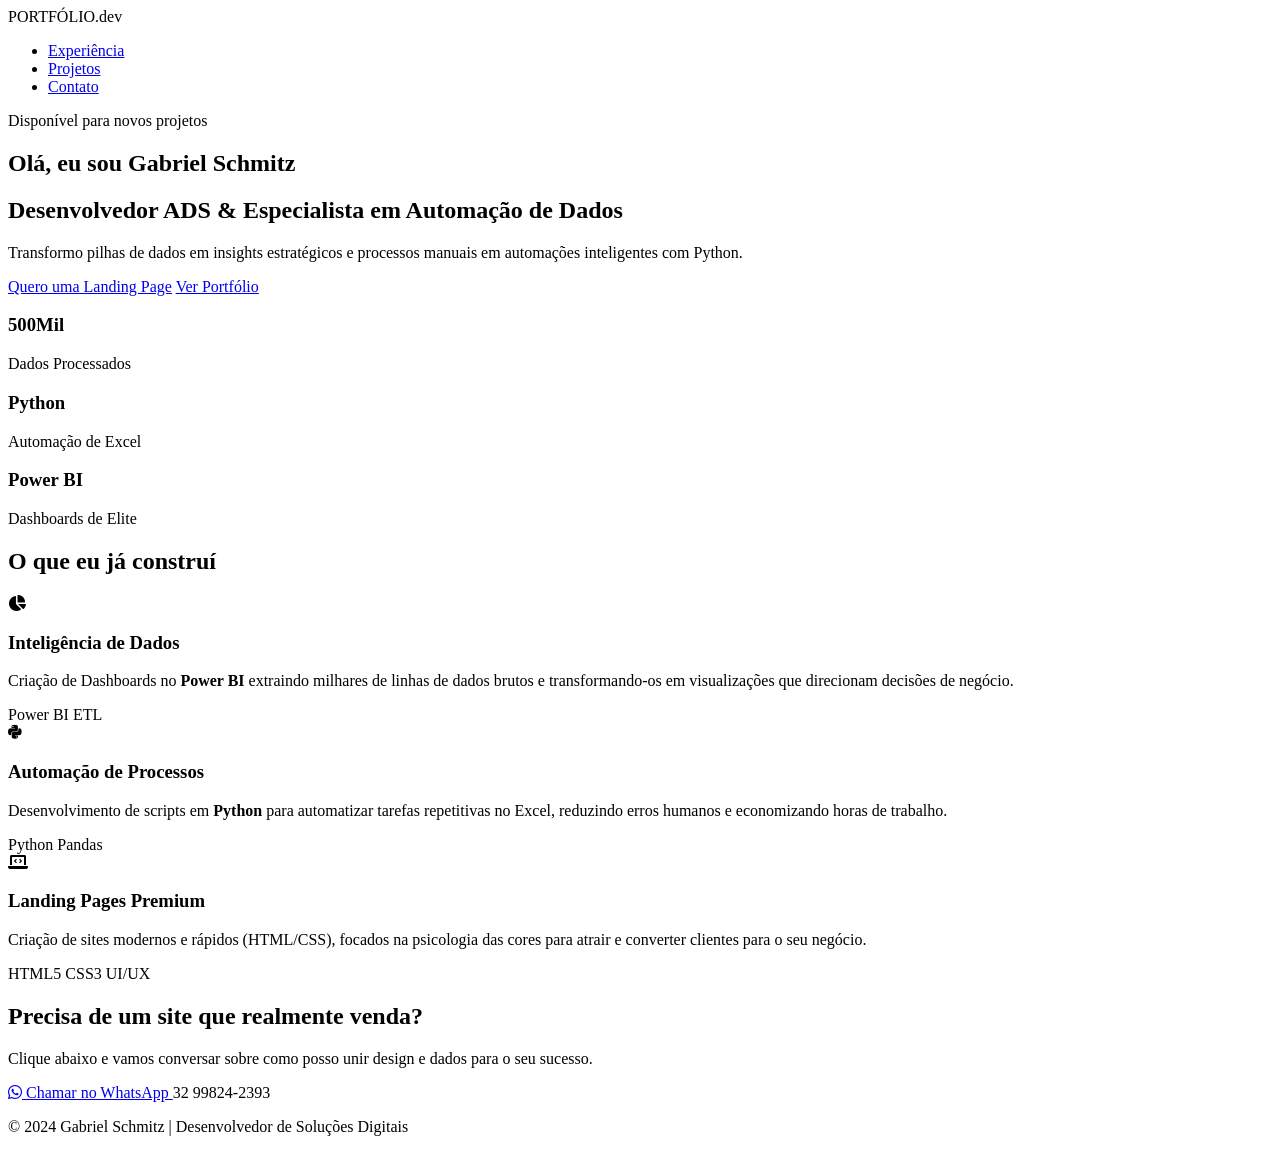
==== commit 9900a65e: "Mudando caminho" ====
--- a/index.html
+++ b/index.html
@@ -4,7 +4,7 @@
     <meta charset="UTF-8">
     <meta name="viewport" content="width=device-width, initial-scale=1.0">
     <title>Gabriel Schmitz | Dev & Data Expert</title>
-    <link rel="stylesheet" href="/style.css">
+    <link rel="stylesheet" href="../LandingPage2/style.css">
     <link href="https://fonts.googleapis.com/css2?family=Inter:wght@300;400;600;800&display=swap" rel="stylesheet">
     <link rel="stylesheet" href="https://cdnjs.cloudflare.com/ajax/libs/font-awesome/6.0.0/css/all.min.css">
 </head>
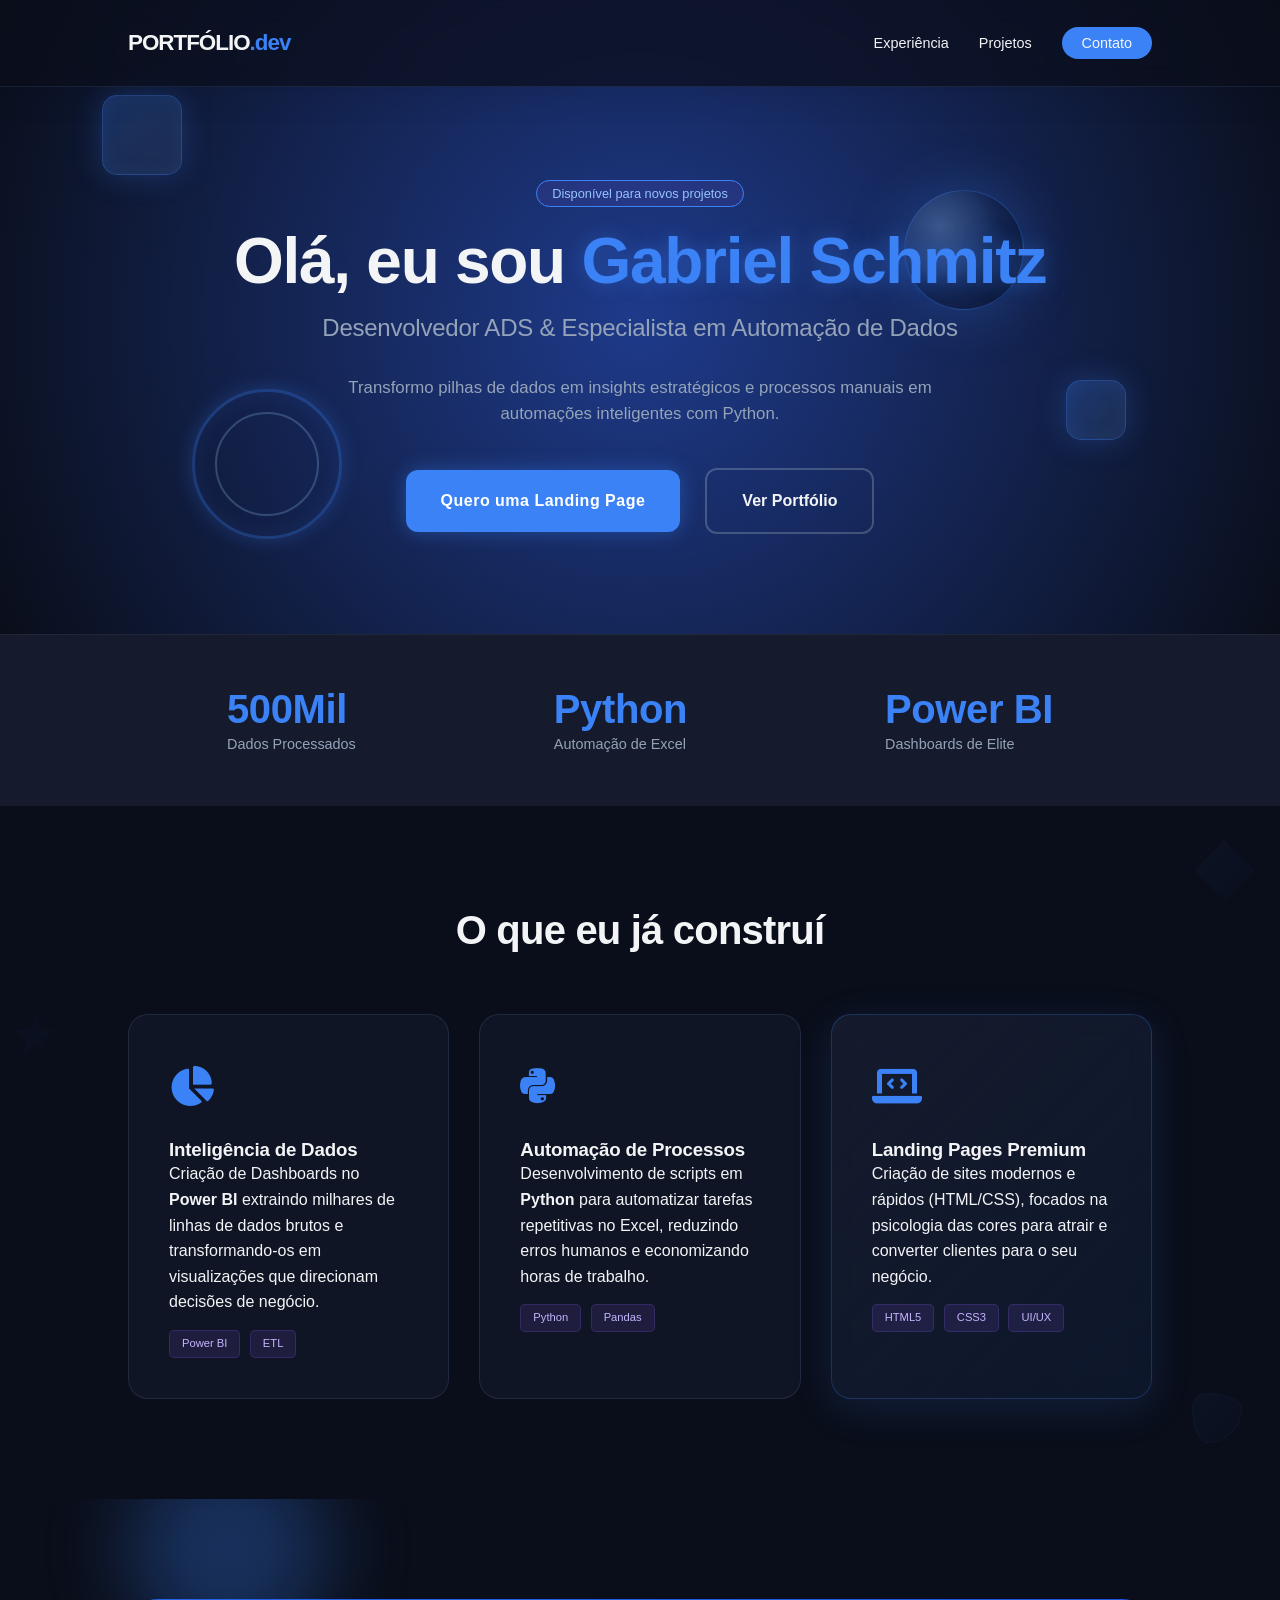
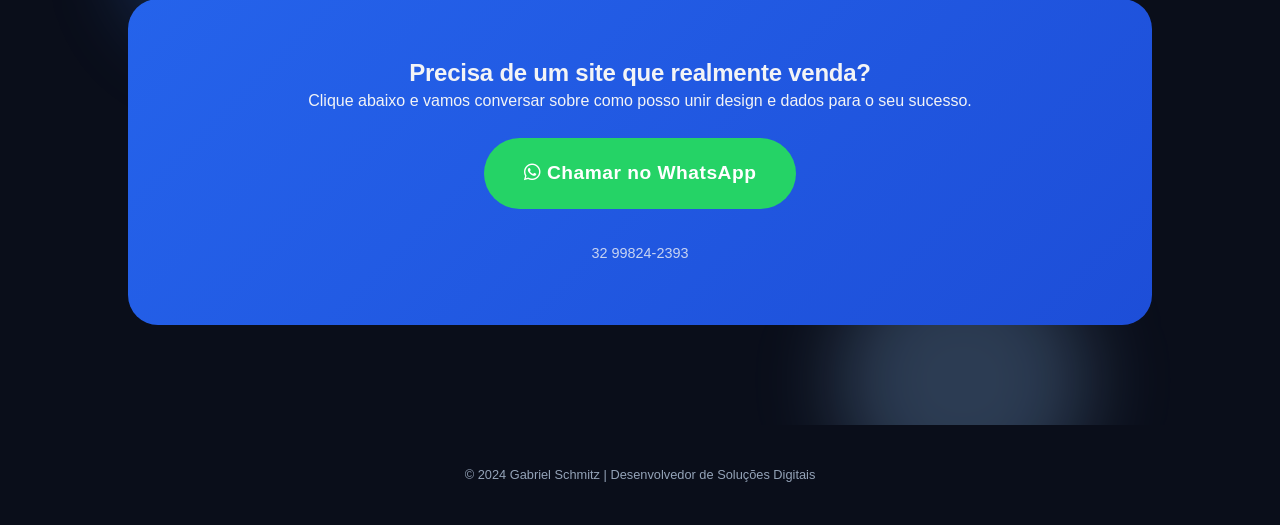
==== commit e0768a62: "Mudando caminho" ====
--- a/index.html
+++ b/index.html
@@ -4,7 +4,7 @@
     <meta charset="UTF-8">
     <meta name="viewport" content="width=device-width, initial-scale=1.0">
     <title>Gabriel Schmitz | Dev & Data Expert</title>
-    <link rel="stylesheet" href="../LandingPage2/style.css">
+    <link rel="stylesheet" href="style.css">
     <link href="https://fonts.googleapis.com/css2?family=Inter:wght@300;400;600;800&display=swap" rel="stylesheet">
     <link rel="stylesheet" href="https://cdnjs.cloudflare.com/ajax/libs/font-awesome/6.0.0/css/all.min.css">
 </head>
--- a/style.css
+++ b/style.css
@@ -0,0 +1,805 @@
+:root {
+    --bg-deep: #0a0e1a;
+    --bg-card: #151b2d;
+    --primary: #3b82f6;
+    --accent: #93c5fd;
+    --text-main: #f3f4f6;
+    --text-dim: #94a3b8;
+    --neon-glow: 0 0 20px rgba(59, 130, 246, 0.4);
+}
+
+* {
+    margin: 0; padding: 0; box-sizing: border-box;
+    font-family: 'Inter', sans-serif;
+}
+
+h1, h2, h3 {
+    letter-spacing: -0.01em;
+    line-height: 1.2;
+}
+
+body {
+    background-color: var(--bg-deep);
+    color: var(--text-main);
+    overflow-x: hidden;
+    line-height: 1.6;
+}
+
+/* Header */
+header {
+    padding: 25px 10%;
+    position: fixed;
+    width: 100%;
+    z-index: 100;
+    background: rgba(10, 14, 26, 0.7);
+    backdrop-filter: blur(12px);
+    border-bottom: 1px solid rgba(147, 197, 253, 0.1);
+    box-shadow: 0 8px 32px rgba(10, 14, 26, 0.1);
+}
+
+nav {
+    display: flex;
+    justify-content: space-between;
+    align-items: center;
+}
+
+.logo { font-weight: 800; font-size: 1.4rem; letter-spacing: -1px; }
+.logo span { color: var(--primary); }
+
+nav ul { display: flex; list-style: none; gap: 30px; align-items: center; }
+
+nav a { text-decoration: none; color: var(--text-main); font-weight: 500; font-size: 0.9rem; }
+
+.btn-nav {
+    background: var(--primary);
+    padding: 8px 20px;
+    border-radius: 50px;
+    transition: 0.3s;
+}
+
+/* Hero Section */
+.hero {
+    padding: 180px 10% 100px;
+    text-align: center;
+    background: radial-gradient(circle at 50% 50%, #1e3a8a 0%, #0a0e1a 100%);
+}
+
+.tag {
+    background: rgba(139, 92, 246, 0.1);
+    color: var(--accent);
+    padding: 5px 15px;
+    border-radius: 20px;
+    font-size: 0.8rem;
+    border: 1px solid var(--primary);
+}
+
+.hero h1 { 
+    font-size: 4rem; 
+    margin-top: 20px; 
+    font-weight: 800;
+    letter-spacing: -0.02em;
+    line-height: 1.1;
+}
+.name-highlight { color: var(--primary); text-shadow: var(--neon-glow); }
+
+.hero h2 { 
+    font-size: 1.5rem; 
+    color: var(--text-dim); 
+    margin: 15px 0 30px; 
+    font-weight: 400;
+    letter-spacing: -0.01em;
+    line-height: 1.4;
+}
+
+.hero p { 
+    max-width: 600px; 
+    margin: 0 auto 40px; 
+    color: var(--text-dim);
+    line-height: 1.6;
+    font-size: 1.05rem;
+}
+
+.btn-main {
+    background: var(--primary);
+    color: white;
+    padding: 18px 35px;
+    border-radius: 12px;
+    text-decoration: none;
+    font-weight: 700;
+    box-shadow: var(--neon-glow);
+    transition: all 0.4s cubic-bezier(0.25, 0.46, 0.45, 0.94);
+    position: relative;
+    overflow: hidden;
+    letter-spacing: 0.5px;
+}
+
+.btn-main::before {
+    content: '';
+    position: absolute;
+    top: 0;
+    left: -100%;
+    width: 100%;
+    height: 100%;
+    background: linear-gradient(90deg, transparent, rgba(255, 255, 255, 0.3), transparent);
+    transition: left 0.4s ease;
+}
+
+.btn-main:hover {
+    transform: translateY(-3px);
+    box-shadow: 0 0 40px rgba(59, 130, 246, 0.7), 0 10px 25px rgba(59, 130, 246, 0.3);
+}
+
+.btn-main:hover::before {
+    left: 100%;
+}
+
+.btn-sub {
+    background: transparent;
+    color: var(--text-main);
+    padding: 18px 35px;
+    border-radius: 12px;
+    text-decoration: none;
+    font-weight: 600;
+    border: 2px solid rgba(255, 255, 255, 0.2);
+    transition: all 0.4s cubic-bezier(0.25, 0.46, 0.45, 0.94);
+    margin-left: 15px;
+    position: relative;
+    overflow: hidden;
+}
+
+.btn-sub::before {
+    content: '';
+    position: absolute;
+    top: 0;
+    left: 0;
+    right: 0;
+    bottom: 0;
+    background: rgba(59, 130, 246, 0.1);
+    opacity: 0;
+    transition: opacity 0.4s ease;
+}
+
+.btn-sub:hover {
+    border-color: var(--primary);
+    color: var(--primary);
+    transform: translateY(-2px);
+    box-shadow: 0 5px 20px rgba(59, 130, 246, 0.15);
+}
+
+.btn-sub:hover::before {
+    opacity: 1;
+}
+
+.hero-btns {
+    display: flex;
+    align-items: center;
+    justify-content: center;
+    flex-wrap: wrap;
+    gap: 10px;
+}
+
+/* Stats Section */
+.stats {
+    display: flex;
+    justify-content: space-around;
+    padding: 50px 10%;
+    background: var(--bg-card);
+    border-top: 1px solid rgba(255,255,255,0.05);
+}
+
+.stat-item h3 { font-size: 2.5rem; color: var(--primary); }
+.stat-item p { color: var(--text-dim); font-size: 0.9rem; }
+
+/* Portfolio Section */
+.portfolio { padding: 100px 10%; }
+.section-title { 
+    text-align: center; 
+    margin-bottom: 60px; 
+    font-size: 2.5rem; 
+    position: relative; 
+    z-index: 10;
+    letter-spacing: -0.02em;
+    line-height: 1.2;
+    opacity: 0;
+    animation: fadeInUp 0.8s ease forwards;
+}
+
+.project-grid {
+    display: grid;
+    grid-template-columns: repeat(auto-fit, minmax(300px, 1fr));
+    gap: 30px;
+    position: relative;
+    z-index: 10;
+}
+
+.project-card {
+    background: rgba(21, 27, 45, 0.6);
+    backdrop-filter: blur(12px);
+    padding: 40px;
+    border-radius: 20px;
+    border: 1px solid rgba(147, 197, 253, 0.12);
+    transition: all 0.4s cubic-bezier(0.25, 0.46, 0.45, 0.94);
+    position: relative;
+    z-index: 10;
+    overflow: hidden;
+}
+
+.project-card:nth-child(1) {
+    animation-delay: 0s;
+}
+
+.project-card:nth-child(2) {
+    animation-delay: 0.2s;
+}
+
+.project-card:nth-child(3) {
+    animation-delay: 0.4s;
+}
+
+.project-card::before {
+    content: '';
+    position: absolute;
+    top: 0;
+    left: 0;
+    right: 0;
+    bottom: 0;
+    background: radial-gradient(circle at var(--spotlight-x, 50%) var(--spotlight-y, 50%), rgba(59, 130, 246, 0.15) 0%, transparent 50%);
+    opacity: 0;
+    transition: opacity 0.3s ease;
+    pointer-events: none;
+}
+
+.project-card:hover::before {
+    opacity: 1;
+}
+
+.project-card:hover {
+    transform: translateY(-10px);
+    border-color: rgba(147, 197, 253, 0.25);
+    box-shadow: 0 15px 50px rgba(59, 130, 246, 0.25), inset 0 0 20px rgba(59, 130, 246, 0.05);
+}
+
+.project-icon { font-size: 2.5rem; color: var(--primary); margin-bottom: 20px; }
+
+.tech-tag {
+    display: inline-block;
+    background: rgba(139, 92, 246, 0.12);
+    color: #c4b5fd;
+    padding: 4px 12px;
+    border-radius: 5px;
+    font-size: 0.7rem;
+    margin-top: 15px;
+    margin-right: 5px;
+    border: 1px solid rgba(139, 92, 246, 0.2);
+    transition: all 0.3s ease;
+    font-weight: 500;
+}
+
+.tech-tag:hover {
+    background: rgba(139, 92, 246, 0.2);
+    border-color: rgba(139, 92, 246, 0.4);
+    box-shadow: 0 0 12px rgba(139, 92, 246, 0.2);
+}
+
+/* CTA Box */
+.cta-section { padding: 100px 10%; }
+.cta-box {
+    background: linear-gradient(135deg, #2563eb 0%, #1d4ed8 100%);
+    padding: 60px;
+    border-radius: 30px;
+    text-align: center;
+    opacity: 0;
+    animation: fadeInUp 0.8s ease forwards 0.3s;
+}
+
+.cta-box h2 {
+    opacity: 0;
+    animation: fadeInUp 0.8s ease forwards 0.5s;
+}
+
+.cta-box p {
+    opacity: 0;
+    animation: fadeInUp 0.8s ease forwards 0.7s;
+}
+
+.btn-final {
+    display: inline-block;
+    background: #25d366;
+    color: white;
+    padding: 20px 40px;
+    border-radius: 50px;
+    text-decoration: none;
+    font-weight: 800;
+    font-size: 1.2rem;
+    margin: 25px 0;
+    transition: all 0.4s cubic-bezier(0.25, 0.46, 0.45, 0.94);
+    position: relative;
+    overflow: hidden;
+    letter-spacing: 0.5px;
+}
+
+.btn-final::before {
+    content: '';
+    position: absolute;
+    top: 0;
+    left: -100%;
+    width: 100%;
+    height: 100%;
+    background: linear-gradient(90deg, transparent, rgba(255, 255, 255, 0.3), transparent);
+    transition: left 0.4s ease;
+}
+
+.btn-final:hover {
+    transform: translateY(-3px);
+    box-shadow: 0 0 30px rgba(37, 211, 102, 0.5), 0 10px 20px rgba(37, 211, 102, 0.2);
+}
+
+.btn-final:hover::before {
+    left: 100%;
+}
+
+.phone-display { display: block; font-size: 0.9rem; opacity: 0.8; }
+
+footer { text-align: center; padding: 40px; color: var(--text-dim); font-size: 0.8rem; }
+
+/* 3D Background Effects */
+.hero, .portfolio, .cta-section {
+    position: relative;
+    overflow: hidden;
+}
+
+.hero-bg-3d, .portfolio-bg-3d, .cta-bg-3d {
+    position: absolute;
+    top: 0;
+    left: 0;
+    width: 100%;
+    height: 100%;
+    pointer-events: none;
+    perspective: 1000px;
+    z-index: 0;
+}
+
+.cube, .sphere, .ring, .floating-shape, .glow-orb {
+    pointer-events: auto;
+}
+
+.hero-content, .cta-box, .section-title, .project-grid {
+    position: relative;
+    z-index: 10;
+}
+
+/* 3D Cubes */
+.cube {
+    position: absolute;
+    width: 80px;
+    height: 80px;
+    background: linear-gradient(135deg, rgba(59, 130, 246, 0.25), rgba(147, 197, 253, 0.1));
+    border: 1px solid rgba(59, 130, 246, 0.3);
+    border-radius: 15px;
+    transform-style: preserve-3d;
+    animation: float-rotate 8s ease-in-out infinite;
+    box-shadow: 
+        0 0 30px rgba(59, 130, 246, 0.25),
+        inset 0 0 20px rgba(59, 130, 246, 0.1);
+    transition: transform 0.3s cubic-bezier(0.25, 0.46, 0.45, 0.94);
+    cursor: pointer;
+}
+
+.cube:hover {
+    transform: scale(1.2) rotateX(20deg) rotateY(20deg) !important;
+    box-shadow: 
+        0 0 50px rgba(59, 130, 246, 0.4),
+        inset 0 0 30px rgba(59, 130, 246, 0.15);
+}
+
+.cube-1 {
+    top: 15%;
+    left: 8%;
+    animation-delay: 0s;
+}
+
+.cube-2 {
+    top: 60%;
+    right: 12%;
+    width: 60px;
+    height: 60px;
+    animation-delay: -2s;
+}
+
+/* 3D Sphere */
+.sphere {
+    position: absolute;
+    width: 120px;
+    height: 120px;
+    border-radius: 50%;
+    background: radial-gradient(circle at 30% 30%, rgba(147, 197, 253, 0.3), rgba(59, 130, 246, 0.1) 50%, transparent);
+    border: 1px solid rgba(59, 130, 246, 0.25);
+    animation: float-sphere 10s ease-in-out infinite;
+    box-shadow: 
+        0 0 60px rgba(59, 130, 246, 0.3),
+        inset -20px -20px 40px rgba(0, 0, 0, 0.3);
+    transition: transform 0.3s cubic-bezier(0.25, 0.46, 0.45, 0.94), box-shadow 0.3s ease;
+    cursor: pointer;
+}
+
+.sphere:hover {
+    transform: scale(1.3) !important;
+    box-shadow: 
+        0 0 100px rgba(59, 130, 246, 0.5),
+        inset -20px -20px 60px rgba(0, 0, 0, 0.4);
+}
+
+.sphere-1 {
+    top: 30%;
+    right: 20%;
+    animation-delay: -1s;
+}
+
+/* 3D Ring */
+.ring {
+    position: absolute;
+    width: 150px;
+    height: 150px;
+    border: 3px solid rgba(59, 130, 246, 0.3);
+    border-radius: 50%;
+    animation: ring-spin 15s linear infinite;
+    box-shadow: 
+        0 0 20px rgba(59, 130, 246, 0.25),
+        inset 0 0 20px rgba(59, 130, 246, 0.1);
+    transition: transform 0.3s cubic-bezier(0.25, 0.46, 0.45, 0.94), box-shadow 0.3s ease;
+    cursor: pointer;
+}
+
+.ring:hover {
+    transform: scale(1.2) rotateX(70deg) !important;
+    box-shadow: 
+        0 0 50px rgba(59, 130, 246, 0.4),
+        inset 0 0 40px rgba(59, 130, 246, 0.2);
+}
+
+.ring::before {
+    content: '';
+    position: absolute;
+    top: 50%;
+    left: 50%;
+    transform: translate(-50%, -50%);
+    width: 100px;
+    height: 100px;
+    border: 2px solid rgba(147, 197, 253, 0.25);
+    border-radius: 50%;
+}
+
+.ring-1 {
+    bottom: 15%;
+    left: 15%;
+}
+
+/* Floating Shapes for Portfolio */
+.floating-shape {
+    position: absolute;
+    background: linear-gradient(135deg, rgba(59, 130, 246, 0.12), rgba(37, 99, 235, 0.06));
+    border: 1px solid rgba(59, 130, 246, 0.15);
+    animation: float-rotate 12s ease-in-out infinite;
+    transition: transform 0.4s cubic-bezier(0.25, 0.46, 0.45, 0.94), box-shadow 0.3s ease;
+    cursor: pointer;
+    z-index: 1;
+}
+
+.floating-shape:hover {
+    transform: scale(1.2) rotate(25deg) !important;
+    box-shadow: 0 0 30px rgba(59, 130, 246, 0.25);
+    opacity: 0.6;
+}
+
+.shape-1 {
+    top: 5%;
+    right: 2%;
+    width: 60px;
+    height: 60px;
+    clip-path: polygon(50% 0%, 100% 50%, 50% 100%, 0% 50%);
+    animation-delay: 0s;
+    opacity: 0.4;
+}
+
+.shape-2 {
+    top: 30%;
+    left: 1%;
+    width: 45px;
+    height: 45px;
+    clip-path: polygon(50% 0%, 61% 35%, 98% 35%, 68% 57%, 79% 91%, 50% 70%, 21% 91%, 32% 57%, 2% 35%, 39% 35%);
+    animation-delay: -3s;
+    opacity: 0.3;
+}
+
+.shape-3 {
+    bottom: 8%;
+    right: 3%;
+    width: 50px;
+    height: 50px;
+    border-radius: 30% 70% 70% 30% / 30% 30% 70% 70%;
+    animation-delay: -5s;
+    opacity: 0.35;
+}
+
+/* Glowing Orbs for CTA */
+.glow-orb {
+    position: absolute;
+    border-radius: 50%;
+    filter: blur(40px);
+    animation: pulse-glow 4s ease-in-out infinite;
+    transition: transform 0.5s ease, filter 0.3s ease;
+}
+
+.glow-orb:hover {
+    transform: scale(1.5) !important;
+    filter: blur(60px);
+}
+
+.orb-1 {
+    top: -50px;
+    left: 10%;
+    width: 200px;
+    height: 200px;
+    background: rgba(59, 130, 246, 0.3);
+    animation-delay: 0s;
+}
+
+.orb-2 {
+    bottom: -80px;
+    right: 15%;
+    width: 250px;
+    height: 250px;
+    background: rgba(147, 197, 253, 0.25);
+    animation-delay: -2s;
+}
+
+/* Animations */
+@keyframes fadeInUp {
+    from {
+        opacity: 0;
+        transform: translateY(30px);
+    }
+    to {
+        opacity: 1;
+        transform: translateY(0);
+    }
+}
+
+@keyframes fadeIn {
+    from {
+        opacity: 0;
+    }
+    to {
+        opacity: 1;
+    }
+}
+
+.fade-in-on-scroll {
+    opacity: 0;
+    animation: fadeInUp 0.8s ease forwards;
+}
+
+@keyframes float-rotate {
+    0%, 100% {
+        transform: translateY(0) rotateX(0deg) rotateY(0deg) rotateZ(0deg);
+    }
+    25% {
+        transform: translateY(-8px) rotateX(5deg) rotateY(8deg) rotateZ(3deg);
+    }
+    50% {
+        transform: translateY(-5px) rotateX(10deg) rotateY(15deg) rotateZ(5deg);
+    }
+    75% {
+        transform: translateY(-12px) rotateX(5deg) rotateY(8deg) rotateZ(3deg);
+    }
+}
+
+@keyframes float-sphere {
+    0%, 100% {
+        transform: translateY(0) scale(1);
+    }
+    50% {
+        transform: translateY(-30px) scale(1.05);
+    }
+}
+
+@keyframes ring-spin {
+    0% {
+        transform: rotateX(60deg) rotateZ(0deg);
+    }
+    100% {
+        transform: rotateX(60deg) rotateZ(360deg);
+    }
+}
+
+@keyframes pulse-glow {
+    0%, 100% {
+        opacity: 0.5;
+        transform: scale(1);
+    }
+    50% {
+        opacity: 0.8;
+        transform: scale(1.1);
+    }
+}
+
+/* Highlight card with extra 3D effect */
+.highlight-card {
+    background: linear-gradient(135deg, var(--bg-card), rgba(59, 130, 246, 0.08));
+    border: 1px solid rgba(59, 130, 246, 0.25);
+    box-shadow: 0 10px 40px rgba(59, 130, 246, 0.15);
+}
+
+.highlight-card:hover {
+    box-shadow: 0 20px 60px rgba(59, 130, 246, 0.25);
+}
+
+/* Responsividade Tablet */
+@media (max-width: 1024px) {
+    header { padding: 20px 5%; }
+    .hero { padding: 160px 5% 80px; }
+    .hero h1 { font-size: 3.5rem; }
+    .portfolio, .cta-section { padding: 80px 5%; }
+}
+
+/* Responsividade Mobile */
+@media (max-width: 768px) {
+    /* Header Mobile */
+    header { 
+        padding: 15px 5%; 
+        background: rgba(10, 14, 26, 0.95);
+    }
+    
+    nav ul { 
+        gap: 15px; 
+    }
+    
+    nav a { 
+        font-size: 0.8rem; 
+    }
+    
+    .btn-nav {
+        padding: 6px 15px;
+        font-size: 0.8rem;
+    }
+    
+    /* Hero Mobile */
+    .hero { 
+        padding: 120px 5% 60px; 
+        text-align: center;
+    }
+    
+    .hero h1 { 
+        font-size: 2.2rem; 
+        line-height: 1.2;
+        margin-top: 15px;
+    }
+    
+    .hero h2 { 
+        font-size: 1.1rem; 
+        margin: 10px 0 20px;
+    }
+    
+    .hero p { 
+        font-size: 0.9rem;
+        margin: 0 auto 30px;
+        padding: 0 10px;
+    }
+    
+    /* Botões Hero Mobile */
+    .hero-btns {
+        display: flex;
+        flex-direction: column;
+        gap: 15px;
+        align-items: center;
+    }
+    
+    .btn-main, .btn-sub {
+        padding: 15px 25px;
+        font-size: 0.9rem;
+        width: 100%;
+        max-width: 280px;
+        text-align: center;
+    }
+    
+    /* Stats Mobile */
+    .stats { 
+        flex-direction: column; 
+        gap: 25px; 
+        text-align: center;
+        padding: 40px 5%;
+    }
+    
+    .stat-item h3 { 
+        font-size: 2rem; 
+    }
+    
+    /* Portfolio Mobile */
+    .portfolio { 
+        padding: 60px 5%; 
+    }
+    
+    .section-title { 
+        font-size: 2rem;
+        margin-bottom: 40px;
+    }
+    
+    .project-grid {
+        grid-template-columns: 1fr;
+        gap: 20px;
+    }
+    
+    .project-card {
+        padding: 25px;
+    }
+    
+    .project-card::before {
+        opacity: 0 !important;
+    }
+    
+    .project-icon { 
+        font-size: 2rem; 
+    }
+    
+    /* CTA Mobile */
+    .cta-section { 
+        padding: 60px 5%; 
+    }
+    
+    .cta-box {
+        padding: 40px 20px;
+        border-radius: 20px;
+    }
+    
+    .btn-final {
+        padding: 15px 30px;
+        font-size: 1rem;
+        width: 100%;
+        max-width: 300px;
+    }
+    
+    /* Efeitos 3D Mobile - Reduzidos */
+    .cube, .sphere, .ring {
+        opacity: 0.3;
+        transform: scale(0.6);
+    }
+    
+    .portfolio-bg-3d .floating-shape {
+        opacity: 0.1;
+        transform: scale(0.4);
+        animation: none;
+    }
+    
+    .glow-orb {
+        width: 80px !important;
+        height: 80px !important;
+        opacity: 0.6;
+    }
+}
+
+/* Mobile Extra Pequeno */
+@media (max-width: 480px) {
+    .hero h1 { 
+        font-size: 1.8rem; 
+    }
+    
+    .hero h2 { 
+        font-size: 1rem; 
+    }
+    
+    .logo { 
+        font-size: 1.2rem; 
+    }
+    
+    nav ul { 
+        gap: 10px; 
+    }
+    
+    .project-card {
+        padding: 20px;
+    }
+    
+    .cta-box {
+        padding: 30px 15px;
+    }
+}
